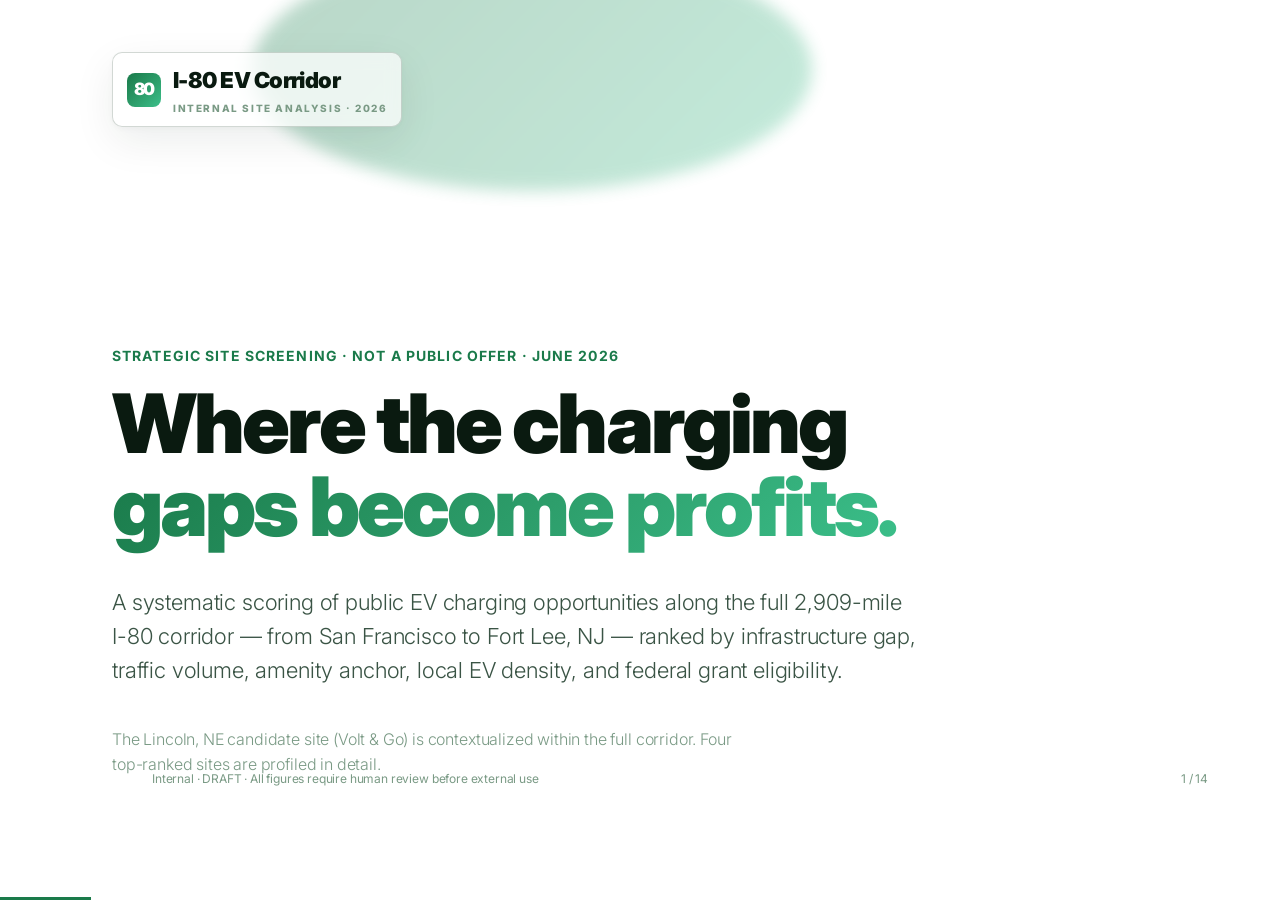
==== presentations/internal/us80-corridor/index.html @ 2fb4d075 "feat: I-80 corridor analysis deck + mobile fix + dashboard link (v0.5) - 14-slide HTML-PPT corridor " ====
<!DOCTYPE html>
<html lang="en">
<head>
<meta charset="utf-8"><meta name="viewport" content="width=device-width,initial-scale=1">
<title>I-80 Corridor · EV Charging Opportunity Analysis</title>
<link rel="stylesheet" href="../../investor/volt-go-lincoln/vendor/html-ppt/fonts.css">
<link rel="stylesheet" href="../../investor/volt-go-lincoln/vendor/html-ppt/base.css">
<link rel="stylesheet" href="../../investor/volt-go-lincoln/vendor/html-ppt/animations/animations.css">
<link rel="stylesheet" href="style.css">
</head>
<body class="tpl-pitch-deck">
<div class="deck">

  <!-- 1. Cover -->
  <section class="slide" data-title="Cover">
    <div class="cover-bg"></div>
    <div class="cover-blob"></div>
    <div class="wordmark-logo" style="position:absolute;top:52px;left:112px">
      <span class="logo-mark">80</span>
      <span class="logo-text">I-80 EV Corridor<small>internal site analysis · 2026</small></span>
    </div>
    <p class="kicker">Strategic site screening · not a public offer · June 2026</p>
    <h1 class="h1 anim-fade-up" data-anim="fade-up">Where the charging<br><span class="gradient-text">gaps become profits.</span></h1>
    <p class="lede mt-m">A systematic scoring of public EV charging opportunities along the full 2,909-mile I-80 corridor — from San Francisco to Fort Lee, NJ — ranked by infrastructure gap, traffic volume, amenity anchor, local EV density, and federal grant eligibility.</p>
    <p class="lede mt-m" style="font-size:16px;color:var(--text-3)">The Lincoln, NE candidate site (Volt &amp; Go) is contextualized within the full corridor. Four top-ranked sites are profiled in detail.</p>
    <div class="deck-footer"><span>Internal · DRAFT · All figures require human review before external use</span><span class="slide-number" data-current="1" data-total="14"></span></div>
    <div class="notes">Internal strategy deck for site selection and capital allocation. Not for investor or lender distribution without human review. Figures are planning estimates derived from public sources.</div>
  </section>

  <!-- 2. The Opportunity -->
  <section class="slide" data-title="The Opportunity">
    <span class="section-num">01</span>
    <p class="num-tag">THE MANDATE + THE GAP</p>
    <h2 class="h2 mt-s">$5 billion says build now.<br><span class="gradient-text">Most miles are still dark.</span></h2>
    <div class="data-strip mt-m">
      <div class="data-cell"><strong>2,909</strong><span>miles of I-80, the primary US east-west interstate</span></div>
      <div class="data-cell"><strong>$5B</strong><span>NEVI formula funding for EV corridor buildout, FY 2022–2026</span></div>
      <div class="data-cell"><strong>≤50 mi</strong><span>maximum station spacing required by NEVI on designated corridors</span></div>
      <div class="data-cell"><strong>11</strong><span>states I-80 traverses, each with separate NEVI allocation and RFP schedule</span></div>
    </div>
    <div class="grid g2 mt-l">
      <div class="card compact">
        <h4>NEVI forces infrastructure investment</h4>
        <p class="dim">Each state must deploy NEVI stations on Alternative Fuel Corridors — I-80 is fully designated. Stations require 4× ≥150 kW DCFC, 600 kW simultaneous capacity, 97% uptime, and location within 1 mile of an I-80 ramp. Private operators win NEVI awards by meeting these specs.</p>
        <p class="source-note">Source: FHWA NEVI final rule (2023); individual state NEVI plans.</p>
      </div>
      <div class="card compact">
        <h4>Early movers capture the best sites</h4>
        <p class="dim">NEVI awards are competitive per-state RFPs. High-traffic sites with existing amenity anchors (travel plazas, fast food, lodging) draw the most sessions and command first-mover advantage before national chains (TA, Pilot, Sheetz) lock up premium parcels. Several states are in second-round RFPs in 2026.</p>
        <p class="formula">Key thesis: the highest-scoring sites are where gap + amenity quality + grant timing all align — not just where traffic is highest.</p>
      </div>
    </div>
    <div class="notes">This slide establishes the NEVI mandate as the strategic forcing function. All market-sizing and financial figures are estimates requiring human review before external use.</div>
  </section>

  <!-- 3. Scoring Methodology -->
  <section class="slide" data-title="Methodology">
    <span class="section-num">02</span>
    <p class="num-tag">SCORING FRAMEWORK</p>
    <h2 class="h2 mt-s">Five factors.<br><span class="gradient-text">One composite score.</span></h2>
    <div class="grid g2 mt-l">
      <div>
        <div class="mini-metric">
          <span class="n">01</span>
          <span class="l"><b>Traffic density</b> — AADT on the I-80 segment near the site. Higher traffic = more potential sessions. Scored 1 (under 5k/day) to 5 (over 40k/day).</span>
        </div>
        <div class="mini-metric">
          <span class="n">02</span>
          <span class="l"><b>DCFC gap</b> — miles to the nearest open-network DC fast charger (50 kW+). Scored 1 (under 30 mi) to 5 (over 100 mi). Gaps create captive demand.</span>
        </div>
        <div class="mini-metric">
          <span class="n">03</span>
          <span class="l"><b>Local EV density</b> — resident EV registrations within a 5-mile catchment. Drives non-highway utilization and membership revenue. Scored 1–5 by county EV penetration estimates.</span>
        </div>
      </div>
      <div>
        <div class="mini-metric">
          <span class="n">04</span>
          <span class="l"><b>Amenity anchor</b> — quality of co-located services: lodging, full-service food, restrooms, retail. EV drivers dwell longer at quality stops. Scored 1 (bare highway pull-off) to 5 (full-service travel plaza).</span>
        </div>
        <div class="mini-metric">
          <span class="n">05</span>
          <span class="l"><b>Grant eligibility</b> — NEVI corridor status, IRA §30C tax credit eligibility (income census tract), and state co-funding availability. Scored 1 (ineligible) to 5 (NEVI corridor + §30C + state match).</span>
        </div>
        <div class="mini-metric" style="border-bottom:0">
          <span class="n" style="color:var(--text-1)">/25</span>
          <span class="l"><b>Maximum composite score</b> is 25. Sites scoring 17–25 are priority candidates. Sites below 13 are passed for this cycle.</span>
        </div>
      </div>
    </div>
    <p class="source-note">Scores are preliminary estimates based on publicly available traffic, EV registration, NEVI program, and amenity data. Human review required before using scores to commit capital.</p>
    <div class="notes">The scoring model is a screening tool, not a financial projection. Each factor warrants independent diligence before site commitment.</div>
  </section>

  <!-- 4. Corridor at a Glance -->
  <section class="slide" data-title="Corridor Overview">
    <span class="section-num">03</span>
    <p class="num-tag">I-80 CORRIDOR OVERVIEW</p>
    <h2 class="h2 mt-s" style="font-size:46px">State by state:<br>gaps are concentrated in the West.</h2>

    <div class="hwy-ribbon mt-m">
      <div class="hwy-seg good"><div class="seg-label">CA / NV West</div><div class="seg-val">OK</div><div class="seg-sub">Reno area covered</div></div>
      <div class="hwy-seg danger"><div class="seg-label">NV East / UT</div><div class="seg-val">GAP</div><div class="seg-sub">Battle Mtn · Wells</div></div>
      <div class="hwy-seg danger"><div class="seg-label">WY</div><div class="seg-val">CRITICAL</div><div class="seg-sub">120+ mi stretches</div></div>
      <div class="hwy-seg warning"><div class="seg-label">NE</div><div class="seg-val">PARTIAL</div><div class="seg-sub">Panhandle thin</div></div>
      <div class="hwy-seg good"><div class="seg-label">IA / IL</div><div class="seg-val">DECENT</div><div class="seg-sub">College towns strong</div></div>
      <div class="hwy-seg good"><div class="seg-label">IN / OH / PA / NJ</div><div class="seg-val">COVERED</div><div class="seg-sub">Dense metro area</div></div>
    </div>

    <div class="table-scroll">
    <table class="state-table mt-m">
      <thead>
        <tr><th>State</th><th>I-80 Length</th><th>Typical AADT</th><th>Est. Open DCFC Sites</th><th>NEVI Allocation</th><th>Gap Rating</th></tr>
      </thead>
      <tbody>
        <tr><td>California (I-80 segment)</td><td>~201 mi</td><td>60k–150k</td><td>Dense (Bay Area → Sacramento)</td><td>$384M</td><td class="gap-ok">Low</td></tr>
        <tr><td>Nevada</td><td>~411 mi</td><td>10k–25k</td><td>~8–12 sites (sparse east of Reno)</td><td>~$36M</td><td class="gap-high">HIGH</td></tr>
        <tr><td>Utah</td><td>~196 mi</td><td>15k–35k</td><td>~6 sites (improving near SLC)</td><td>~$34M</td><td class="gap-med">MEDIUM</td></tr>
        <tr><td>Wyoming</td><td>~401 mi</td><td>3k–15k</td><td>~6–8 sites (long bare stretches)</td><td>~$25M</td><td class="gap-high">CRITICAL</td></tr>
        <tr><td>Nebraska</td><td>~455 mi</td><td>8k–45k</td><td>~10–14 sites (panhandle thin)</td><td>~$30M</td><td class="gap-med">MEDIUM</td></tr>
        <tr><td>Iowa</td><td>~306 mi</td><td>20k–55k</td><td>~15–20 sites (stronger near DSM)</td><td>~$32M</td><td class="gap-ok">Low–Med</td></tr>
        <tr><td>Illinois / Indiana / Ohio / PA / NJ</td><td>~600 mi total</td><td>40k–90k</td><td>Dense metro network</td><td>Combined ~$250M</td><td class="gap-ok">Low</td></tr>
      </tbody>
    </table>
    </div>
    <p class="source-note">AADT: FHWA Traffic Monitoring System (2024 estimates). DCFC site counts: AFDC station locator + PlugShare (June 2026, open-network only). NEVI allocations: FHWA state program summaries. All figures DRAFT — human review required.</p>
    <div class="notes">The key insight: Wyoming is the most critical gap state on I-80 by any metric. Nevada east of Reno has concentrated gaps. Nebraska panhandle is thinner than the Lincoln area. Iowa and points east are increasingly covered.</div>
  </section>

  <!-- 5. The Charging Deserts -->
  <section class="slide" data-title="Charging Deserts">
    <span class="section-num">04</span>
    <p class="num-tag">THE CRITICAL GAPS</p>
    <h2 class="h2 mt-s">Five stretches where<br><span class="gradient-text">EVs run out of options.</span></h2>
    <div class="grid g2 mt-l">
      <div class="card card-hover" style="border-left:4px solid #dc2626">
        <h4 style="color:#dc2626">CRITICAL — Laramie to Rock Springs, WY</h4>
        <p class="dim">~175 miles of I-80 with minimal open-network DCFC coverage. High elevation (up to 8,640 ft at Elk Mountain) reduces EV range by 15–25% in cold months. AADT ~8,000–12,000. Closest reliable DCFC: Laramie (~2 stalls) or Rock Springs. Only Wyoming stop for trans-continental EV drivers.</p>
        <p class="formula">Gap score: 5/5 — over 100 mi with no reliable public DCFC option</p>
      </div>
      <div class="card card-hover" style="border-left:4px solid #dc2626">
        <h4 style="color:#dc2626">CRITICAL — Battle Mountain to Wells, NV</h4>
        <p class="dim">~130 miles of Nevada high desert with no confirmed open-network DCFC (as of mid-2026). Winnemucca has a Tesla Supercharger but limited Magic Dock availability. AADT ~10,000–15,000. Elevation and heat both degrade range seasonally.</p>
        <p class="formula">Gap score: 5/5 — Tesla-only coverage ≠ open-network coverage</p>
      </div>
      <div class="card card-hover" style="border-left:4px solid #d97706">
        <h4 style="color:#d97706">HIGH — Rock Springs to Evanston, WY</h4>
        <p class="dim">~100 miles along the southwestern Wyoming approach to Utah. One of the most heavily trucked I-80 sections west of Denver. AADT ~10,000–16,000. Evanston is the last Wyoming city before the Utah state line — strong captive demand position.</p>
        <p class="formula">Gap score: 4/5 — existing sites are low-power or Tesla-first</p>
      </div>
      <div class="card card-hover" style="border-left:4px solid #d97706">
        <h4 style="color:#d97706">HIGH — Ogallala to Sidney, NE (Panhandle)</h4>
        <p class="dim">~100 miles of western Nebraska with sparse DCFC coverage. Ogallala is the key service stop (Lake McConaughy tourism + I-80 crossing). I-76 junction at Big Springs adds Colorado-bound traffic. AADT ~12,000–17,000.</p>
        <p class="formula">Gap score: 3/5 — some stations exist, but none clustered at primary stop</p>
      </div>
    </div>
    <p class="source-note">Gap lengths: AFDC + PlugShare directory (June 2026); AADT: FHWA TMS state counts. All gaps assume 50 kW+ open-network DCFC only; Tesla-only sites counted separately.</p>
    <div class="notes">The CRITICAL gaps (score 5) represent immediate first-mover opportunity before NEVI-funded national operators lock up the best real estate. HIGH gaps (score 4) are the next tier.</div>
  </section>

  <!-- 6. Site Profile: Rock Springs, WY -->
  <section class="slide" data-title="Rock Springs, WY">
    <span class="section-num">05</span>
    <p class="num-tag">SITE PROFILE #1</p>
    <h2 class="h2 mt-s" style="font-size:48px">Rock Springs, WY —<br><span class="gradient-text">the highway anchor play.</span></h2>
    <div class="grid g2 mt-m" style="gap:28px">
      <div>
        <div class="site-header">
          <div class="site-badge"><div class="rank">#1</div><div class="rank-label">SCORE 18/25</div></div>
          <div>
            <p class="dim" style="margin:0;font-size:14px;line-height:1.6">Population ~23,000. I-80 Exit 99 / Dewar Dr. Nearest open DCFC: ~175 mi east (Laramie) or ~100 mi west (Evanston). Primary demand: transcontinental EV travelers, oil &amp; gas industry workers, truck stop regulars.</p>
          </div>
        </div>
        <div class="bar-list">
          <div class="bar-row"><span>Traffic (AADT)</span><div class="bar-track"><div class="bar-fill" style="width:60%"></div></div><b>3/5</b></div>
          <div class="bar-row"><span>DCFC Gap</span><div class="bar-track"><div class="bar-fill" style="width:100%"></div></div><b>5/5</b></div>
          <div class="bar-row"><span>Local EV density</span><div class="bar-track"><div class="bar-fill" style="width:40%"></div></div><b>2/5</b></div>
          <div class="bar-row"><span>Amenity anchor</span><div class="bar-track"><div class="bar-fill" style="width:60%"></div></div><b>3/5</b></div>
          <div class="bar-row"><span>Grant eligibility</span><div class="bar-track"><div class="bar-fill" style="width:100%"></div></div><b>5/5</b></div>
        </div>
      </div>
      <div>
        <div class="card compact" style="margin-bottom:14px">
          <h4>Why this site wins</h4>
          <p class="dim">Rock Springs sits at the center of Wyoming's longest I-80 gap. The city has a full travel plaza ecosystem (Holiday Inn, McDonald's, Pilot/TA). Every eastbound or westbound EV driver on I-80 faces a 100–175 mile gap from this point — making Rock Springs the only viable stop in a large radius.</p>
        </div>
        <div class="card compact card-accent">
          <h4>NEVI-ready profile</h4>
          <p class="dim">Wyoming NEVI allocates ~$25M. Rock Springs I-80 exit is on the designated AFC corridor. A 4× 150 kW DCFC installation would meet NEVI specs and qualify for 75–80% reimbursement on eligible equipment + installation costs. Wyoming DOT NEVI RFP is in Round 2 (2026).</p>
        </div>
        <p class="source-note" style="margin-top:14px">AADT: Wyoming DOT 2024 Traffic Count Summary (~8,000–12,000 at Rock Springs I-80 interchange). NEVI: WYDOT NEVI program page. Gap: AFDC locator June 2026.</p>
      </div>
    </div>
    <div class="notes">Rock Springs is a pure highway DCFC play. Low local EV density means revenue depends heavily on highway traffic capture. At 3% highway EV share (2025 EV penetration trending), 8–12k AADT generates ~24–36 potential EV sessions/day passing the site before capture rate. Assumes 15–25% of passers stop.</div>
  </section>

  <!-- 7. Site Profile: Elko, NV -->
  <section class="slide" data-title="Elko, NV">
    <span class="section-num">06</span>
    <p class="num-tag">SITE PROFILE #2</p>
    <h2 class="h2 mt-s" style="font-size:48px">Elko, NV —<br><span class="gradient-text">the Nevada anchor play.</span></h2>
    <div class="grid g2 mt-m" style="gap:28px">
      <div>
        <div class="site-header">
          <div class="site-badge"><div class="rank">#2</div><div class="rank-label">SCORE 18/25</div></div>
          <div>
            <p class="dim" style="margin:0;font-size:14px;line-height:1.6">Population ~22,000. I-80 Exit 301 / Idaho St. Nearest open DCFC: ~130 mi west (Battle Mountain) or ~60–80 mi east (Wells area). A high-amenity city by Nevada standards — strong hotel cluster, casino lodging, Pilot/TA/Love's travel plazas.</p>
          </div>
        </div>
        <div class="bar-list">
          <div class="bar-row"><span>Traffic (AADT)</span><div class="bar-track"><div class="bar-fill" style="width:60%"></div></div><b>3/5</b></div>
          <div class="bar-row"><span>DCFC Gap</span><div class="bar-track"><div class="bar-fill" style="width:80%"></div></div><b>4/5</b></div>
          <div class="bar-row"><span>Local EV density</span><div class="bar-track"><div class="bar-fill" style="width:40%"></div></div><b>2/5</b></div>
          <div class="bar-row"><span>Amenity anchor</span><div class="bar-track"><div class="bar-fill" style="width:80%"></div></div><b>4/5</b></div>
          <div class="bar-row"><span>Grant eligibility</span><div class="bar-track"><div class="bar-fill" style="width:100%"></div></div><b>5/5</b></div>
        </div>
      </div>
      <div>
        <div class="card compact" style="margin-bottom:14px">
          <h4>Why this site wins</h4>
          <p class="dim">Elko is Nevada's only major city on I-80 east of Winnemucca. It has full-service lodging (Holiday Inn Express, Best Western, casinos), fast food clusters, and established travel plaza infrastructure. EV drivers traveling Salt Lake City → Reno need exactly one reliable stop: Elko. Mining industry fleet adoption is an emerging secondary market.</p>
        </div>
        <div class="card compact card-accent">
          <h4>Nevada NEVI context</h4>
          <p class="dim">Nevada NEVI allocates ~$36M. NDOT has designated the full I-80 corridor. Elko's hotel cluster means dwell time is high — EV travelers who need 45–60 minutes to charge can eat or sleep, making L2 + DCFC mix viable even at lower local EV density.</p>
        </div>
        <p class="source-note" style="margin-top:14px">AADT: Nevada DOT traffic count (~12,000–18,000 at Elko). NEVI: NDOT Nevada EV Infrastructure Program. Amenity: Google Maps POI data, TripAdvisor hotel listings (2026).</p>
      </div>
    </div>
    <div class="notes">Elko wins on amenity quality more than raw traffic. The casino-hotel cluster enables dwell-time charging and L2 revenue that a bare highway pull-off cannot. Secondary angle: mining fleet operators (Barrick, Nevada Copper) may negotiate fleet contracts as adoption grows.</div>
  </section>

  <!-- 8. Site Profile: Lincoln, NE (Volt & Go) -->
  <section class="slide" data-title="Lincoln, NE — Volt &amp; Go">
    <span class="section-num">07</span>
    <p class="num-tag">SITE PROFILE #3 — EXISTING CANDIDATE</p>
    <h2 class="h2 mt-s" style="font-size:48px">Lincoln, NE —<br><span class="gradient-text">the mixed-model benchmark.</span></h2>
    <div class="grid g2 mt-m" style="gap:28px">
      <div>
        <div class="site-header">
          <div class="site-badge" style="background:linear-gradient(135deg,#3b5bff,#7a46ff)"><div class="rank">#3</div><div class="rank-label">SCORE 17/25</div></div>
          <div>
            <p class="dim" style="margin:0;font-size:14px;line-height:1.6">Population ~295,000. Candidate: Fallbrook / Tallgrass Pkwy (~7300 Tallgrass), 1.5 mi from I-80 Exit 401. Only 1 open-network DCFC site in all of Lincoln today. Dual demand: Class A apartment residents + I-80 highway travelers.</p>
          </div>
        </div>
        <div class="bar-list">
          <div class="bar-row"><span>Traffic (AADT)</span><div class="bar-track"><div class="bar-fill" style="width:80%"></div></div><b>4/5</b></div>
          <div class="bar-row"><span>DCFC Gap</span><div class="bar-track"><div class="bar-fill" style="width:60%"></div></div><b>3/5</b></div>
          <div class="bar-row"><span>Local EV density</span><div class="bar-track"><div class="bar-fill" style="width:60%"></div></div><b>3/5</b></div>
          <div class="bar-row"><span>Amenity anchor</span><div class="bar-track"><div class="bar-fill" style="width:80%"></div></div><b>4/5</b></div>
          <div class="bar-row"><span>Grant eligibility</span><div class="bar-track"><div class="bar-fill" style="width:60%"></div></div><b>3/5</b></div>
        </div>
      </div>
      <div>
        <div class="card compact" style="margin-bottom:14px">
          <h4>Why Lincoln is different</h4>
          <p class="dim">Lincoln is the only corridor site with meaningful local recurring demand (1,200–1,500 estimated resident EVs). The Fallbrook candidate site sits adjacent to ~1,500 Class A apartment units that have no dedicated home L2 charging. This enables a membership model that pure highway DCFC sites cannot access. I-80 AADT of 30–45k through Lincoln is the highest of any underpenetrated-DCFC site on the corridor.</p>
        </div>
        <div class="card compact card-accent">
          <h4>Full diligence underway</h4>
          <p class="dim">Active site analysis: 8×L2 + 2×DCFC mixed-use concept. Nebraska NEVI ~$30M allocated. NEVI eligibility depends on whether NDOT counts 2 DCFC as qualifying or requires 4+. Owner decision pending: local-only design vs. 4× DCFC NEVI corridor redesign.</p>
          <p class="formula">See: <em>presentations/investor/volt-go-lincoln/</em> for full investor deck and site map.</p>
        </div>
        <p class="source-note" style="margin-top:14px">Full source list in Volt &amp; Go Lincoln deck. Data from PlugShare, ChargeHub, AFDC, NDOT NEVI, Lincoln EV Readiness Plan (2026).</p>
      </div>
    </div>
    <div class="notes">Lincoln is the existing active candidate. It scores differently than the Wyoming/Nevada sites because it trades gap-score for local-demand score. The mixed model is more defensible long-term but more complex to execute. This slide links the corridor analysis back to the specific diligence underway.</div>
  </section>

  <!-- 9. Site Profile: Iowa City, IA -->
  <section class="slide" data-title="Iowa City, IA">
    <span class="section-num">08</span>
    <p class="num-tag">SITE PROFILE #4</p>
    <h2 class="h2 mt-s" style="font-size:48px">Iowa City, IA —<br><span class="gradient-text">the college-town model.</span></h2>
    <div class="grid g2 mt-m" style="gap:28px">
      <div>
        <div class="site-header">
          <div class="site-badge"><div class="rank">#4</div><div class="rank-label">SCORE 17/25</div></div>
          <div>
            <p class="dim" style="margin:0;font-size:14px;line-height:1.6">Population ~75,000 + University of Iowa (~30,000 students, ~13,000 staff). I-80 Exit 244 / US-218. AADT ~35,000–50,000 on adjacent I-80 segment. University hospitals create high-income, high-EV-density workforce catchment.</p>
          </div>
        </div>
        <div class="bar-list">
          <div class="bar-row"><span>Traffic (AADT)</span><div class="bar-track"><div class="bar-fill" style="width:80%"></div></div><b>4/5</b></div>
          <div class="bar-row"><span>DCFC Gap</span><div class="bar-track"><div class="bar-fill" style="width:40%"></div></div><b>2/5</b></div>
          <div class="bar-row"><span>Local EV density</span><div class="bar-track"><div class="bar-fill" style="width:80%"></div></div><b>4/5</b></div>
          <div class="bar-row"><span>Amenity anchor</span><div class="bar-track"><div class="bar-fill" style="width:80%"></div></div><b>4/5</b></div>
          <div class="bar-row"><span>Grant eligibility</span><div class="bar-track"><div class="bar-fill" style="width:60%"></div></div><b>3/5</b></div>
        </div>
      </div>
      <div>
        <div class="card compact" style="margin-bottom:14px">
          <h4>Why Iowa City is different</h4>
          <p class="dim">Iowa City's University of Iowa creates an unusually high local EV density for a mid-size Midwestern city. Faculty, hospital staff, and graduate students skew younger, higher-income, and more EV-likely. A charging partnership with the University or hospital system could anchor 40–80 membership accounts before a station opens. The DCFC gap is lower than Wyoming/Nevada, but local recurring demand compensates.</p>
        </div>
        <div class="card compact card-accent">
          <h4>University partnership angle</h4>
          <p class="dim">The University of Iowa has sustainability goals and a growing EV fleet. A co-located charging station near US-218 / I-80 could serve campus fleet, student parking, and I-80 travelers simultaneously. Iowa NEVI allocates ~$32M; Iowa DOT is in active NEVI site selection (2026).</p>
        </div>
        <p class="source-note" style="margin-top:14px">AADT: Iowa DOT Traffic Counts 2024. Population: US Census 2023 ACS. University enrollment: University of Iowa IR (2025). NEVI: Iowa DOT NEVI program. EV density estimate: Iowa EV registrations (IDOT / IEC data) ~3–5% estimated in university zip codes.</p>
      </div>
    </div>
    <div class="notes">Iowa City is a slower-payback, higher-floor opportunity. The DCFC gap is lower so captive demand is weaker, but local recurring demand is stronger than any Wyoming site. Best modeled as a mixed L2/DCFC station with university partnership MOU before construction.</div>
  </section>

  <!-- 10. Comparison Matrix -->
  <section class="slide" data-title="Comparison Matrix">
    <span class="section-num">09</span>
    <p class="num-tag">SCORING COMPARISON</p>
    <h2 class="h2 mt-s" style="font-size:48px">All sites ranked.<br><span class="gradient-text">Wyoming leads on gap; Iowa on demand.</span></h2>

    <div class="table-scroll">
    <table class="score-grid mt-l">
      <thead>
        <tr>
          <th style="text-align:left;min-width:160px">Site</th>
          <th>Traffic</th>
          <th>DCFC Gap</th>
          <th>EV Density</th>
          <th>Amenity</th>
          <th>Grant</th>
          <th>TOTAL</th>
        </tr>
      </thead>
      <tbody>
        <tr class="highlight">
          <td>Rock Springs, WY ★</td>
          <td><span class="score-cell s3">3</span></td>
          <td><span class="score-cell s5">5</span></td>
          <td><span class="score-cell s2">2</span></td>
          <td><span class="score-cell s3">3</span></td>
          <td><span class="score-cell s5">5</span></td>
          <td><span class="total-cell">18</span></td>
        </tr>
        <tr class="highlight">
          <td>Elko, NV ★</td>
          <td><span class="score-cell s3">3</span></td>
          <td><span class="score-cell s4">4</span></td>
          <td><span class="score-cell s2">2</span></td>
          <td><span class="score-cell s4">4</span></td>
          <td><span class="score-cell s5">5</span></td>
          <td><span class="total-cell">18</span></td>
        </tr>
        <tr class="highlight">
          <td>Lincoln, NE (Volt &amp; Go) ★</td>
          <td><span class="score-cell s4">4</span></td>
          <td><span class="score-cell s3">3</span></td>
          <td><span class="score-cell s3">3</span></td>
          <td><span class="score-cell s4">4</span></td>
          <td><span class="score-cell s3">3</span></td>
          <td><span class="total-cell">17</span></td>
        </tr>
        <tr class="highlight">
          <td>Iowa City, IA ★</td>
          <td><span class="score-cell s4">4</span></td>
          <td><span class="score-cell s2">2</span></td>
          <td><span class="score-cell s4">4</span></td>
          <td><span class="score-cell s4">4</span></td>
          <td><span class="score-cell s3">3</span></td>
          <td><span class="total-cell">17</span></td>
        </tr>
        <tr>
          <td>Evanston, WY</td>
          <td><span class="score-cell s2">2</span></td>
          <td><span class="score-cell s4">4</span></td>
          <td><span class="score-cell s2">2</span></td>
          <td><span class="score-cell s4">4</span></td>
          <td><span class="score-cell s5">5</span></td>
          <td><span class="total-cell">17</span></td>
        </tr>
        <tr>
          <td>North Platte, NE</td>
          <td><span class="score-cell s3">3</span></td>
          <td><span class="score-cell s3">3</span></td>
          <td><span class="score-cell s2">2</span></td>
          <td><span class="score-cell s3">3</span></td>
          <td><span class="score-cell s4">4</span></td>
          <td><span class="total-cell">15</span></td>
        </tr>
        <tr>
          <td>Winnemucca, NV</td>
          <td><span class="score-cell s2">2</span></td>
          <td><span class="score-cell s4">4</span></td>
          <td><span class="score-cell s1">1</span></td>
          <td><span class="score-cell s3">3</span></td>
          <td><span class="score-cell s5">5</span></td>
          <td><span class="total-cell">15</span></td>
        </tr>
        <tr>
          <td>Ogallala, NE</td>
          <td><span class="score-cell s2">2</span></td>
          <td><span class="score-cell s3">3</span></td>
          <td><span class="score-cell s1">1</span></td>
          <td><span class="score-cell s2">2</span></td>
          <td><span class="score-cell s4">4</span></td>
          <td><span class="total-cell">12</span></td>
        </tr>
      </tbody>
    </table>
    </div>
    <p class="source-note mt-m">★ Priority sites for immediate diligence. Scores are preliminary estimates — each factor requires independent verification before capital commitment. See scoring methodology (Slide 3).</p>
    <div class="notes">The matrix shows two distinct profiles: gap-play sites (Rock Springs, Elko, Evanston) depend almost entirely on highway traffic capture; demand-anchor sites (Lincoln, Iowa City) have local recurring demand that hedges highway volatility. A diversified portfolio would ideally hold one of each type.</div>
  </section>

  <!-- 11. Revenue Model by Site Type -->
  <section class="slide" data-title="Revenue Model">
    <span class="section-num">10</span>
    <p class="num-tag">REVENUE BENCHMARKS</p>
    <h2 class="h2 mt-s">Two revenue archetypes.<br><span class="gradient-text">Gap-play vs. mixed-model.</span></h2>
    <div class="grid g2 mt-l">
      <div class="card">
        <h4>Gap-Play (Highway DCFC only)</h4>
        <p class="dim" style="margin-bottom:12px">Rock Springs · Elko · Evanston model. 4–6 × 150 kW DCFC ports. No L2. Revenue is pure kWh throughput from highway travelers.</p>
        <div class="traction-bar" style="height:180px">
          <div class="bar" style="height:30%"><em>$72k</em><span>Y1</span></div>
          <div class="bar" style="height:50%"><em>$121k</em><span>Y2</span></div>
          <div class="bar" style="height:70%"><em>$169k</em><span>Y3</span></div>
          <div class="bar" style="height:85%"><em>$205k</em><span>Y4</span></div>
          <div class="bar" style="height:100%"><em>$240k</em><span>Y5</span></div>
        </div>
        <p class="dim" style="margin-top:48px;font-size:12px">Base: 4× DCFC, AADT 10k, EV share 1–3%, 10–20% capture rate, $0.49/kWh, avg 30 kWh/session. NEVI-funded capex reduces debt service pressure.</p>
      </div>
      <div class="card card-accent">
        <h4>Mixed-Model (L2 + DCFC · Lincoln template)</h4>
        <p class="dim" style="margin-bottom:12px">Lincoln · Iowa City model. 8 × L2 + 2–4 × DCFC. Membership revenue from residents anchors the base; DCFC adds the peak yield.</p>
        <div class="traction-bar" style="height:180px">
          <div class="bar" style="height:26%"><em>$63k</em><span>Y1</span></div>
          <div class="bar" style="height:40%"><em>$96k</em><span>Y2</span></div>
          <div class="bar" style="height:55%"><em>$132k</em><span>Y3</span></div>
          <div class="bar" style="height:65%"><em>$155k</em><span>Y4</span></div>
          <div class="bar" style="height:71%"><em>$171k</em><span>Y5</span></div>
        </div>
        <p class="dim" style="margin-top:48px;font-size:12px">From Volt &amp; Go Lincoln financial model. L2 $0.38/kWh; DCFC $0.49/kWh; 15–40 memberships at $29/mo by Y2. Lower peak but more stable base via membership floor.</p>
      </div>
    </div>
    <p class="source-note">Both models are planning estimates using industry benchmarks. Gap-play numbers assume NEVI-funded installation (reduces net capex). Mixed-model from <em>doc/FINANCIAL_MODEL_NOTES.md</em>. HUMAN REVIEW REQUIRED before using in lender or investor materials.</p>
    <div class="notes">The gap-play model has higher ceiling but more volatile floor — it depends entirely on highway EV adoption rates and traffic capture. The mixed model has a lower ceiling but a membership base that cushions low-traffic periods.</div>
  </section>

  <!-- 12. Capital Requirements -->
  <section class="slide" data-title="Capital Requirements">
    <span class="section-num">11</span>
    <p class="num-tag">CAPITAL OVERVIEW</p>
    <h2 class="h2 mt-s">$1M–$2M per site.<br><span class="gradient-text">NEVI can cut net capex by 75–80%.</span></h2>
    <div class="grid g3 mt-l">
      <div class="metric">
        <div class="n">$1.0M</div>
        <div class="l">Mixed-model (8 L2 + 2 DCFC) · Lincoln template gross capex</div>
      </div>
      <div class="metric">
        <div class="n">$1.5–2M</div>
        <div class="l">NEVI-compliant gap-play (4× 150 kW DCFC) · highway sites gross capex</div>
      </div>
      <div class="metric">
        <div class="n">75–80%</div>
        <div class="l">NEVI reimbursement rate on eligible DCFC equipment + installation costs</div>
      </div>
    </div>
    <div class="grid g2 mt-l">
      <div class="card compact">
        <h4>Net cost after NEVI (gap-play site)</h4>
        <p class="dim">Gross: ~$1.5–2M. NEVI-eligible equipment + install ~$800k–1.2M at 75–80% reimbursement = ~$640k–960k grant. Net owner outlay: <b>$400k–800k</b>. Site work, land, contingency, and working capital not NEVI-eligible.</p>
        <p class="formula">NEVI is reimbursement, not upfront cash — owner must have construction financing. Most NEVI awardees use SBA 7(a) or conventional construction loans with grant as backstop.</p>
      </div>
      <div class="card compact">
        <h4>IRA §30C tax credit (all sites)</h4>
        <p class="dim">30% of qualified equipment cost (up to $100,000 per charger) for charging property placed in service after 2022. Requires location in eligible census tract (low-income or rural) and prevailing-wage compliance for full 30% rate. Wyoming + rural Nebraska sites likely qualify.</p>
        <p class="formula">Stack: NEVI reimbursement + §30C credit + SBA 7(a) loan = lowest effective net capex. Do not assume stacking without tax counsel review.</p>
      </div>
    </div>
    <p class="source-note">NEVI reimbursement rates: FHWA NEVI final rule (23 CFR 680). IRA §30C: IRS Notice 2023-29, Rev. Proc. 2023-32. SBA 7(a): SBA.gov. All financing structures require legal, tax, and lender review.</p>
    <div class="notes">CRITICAL: NEVI does not fund site work, land, or contingency. The owner must have a construction facility covering full gross cost; NEVI reimburses after milestones. Do not project NEVI as certain — many state RFP awards are competitive and undersubscribed applicants lose to national operators.</div>
  </section>

  <!-- 13. Next Steps -->
  <section class="slide" data-title="Next Steps">
    <p class="num-tag">DILIGENCE ROADMAP</p>
    <div class="ask-box mt-m">
      <h2 class="h2">90-day sprint: site, utility, grant.</h2>
      <p class="lede" style="color:rgba(255,255,255,.9);max-width:64ch">The four priority sites each require independent diligence on the same three questions before any capital decision: Can we control the parcel? What does peak power cost? Is there a NEVI award available in this state's current RFP cycle?</p>
      <div class="row mt-l" style="gap:36px;flex-wrap:wrap">
        <div><div style="font-size:38px;font-weight:900">4</div><div class="dim">site-control inquiries (Rock Springs · Elko · Lincoln · Iowa City)</div></div>
        <div><div style="font-size:38px;font-weight:900">4</div><div class="dim">utility demand-charge quotes (ROCKY MTN, NV Energy, LES, MidAmerican)</div></div>
        <div><div style="font-size:38px;font-weight:900">2</div><div class="dim">active NEVI RFP windows: Wyoming (Round 2) · Iowa (Round 2) in 2026</div></div>
        <div><div style="font-size:38px;font-weight:900">1</div><div class="dim">Lincoln customer survey (30 apartment EV owners) already in plan</div></div>
      </div>
    </div>
    <div class="grid g2 mt-l">
      <div class="card compact"><h4>Prioritization logic</h4><p class="dim">Rock Springs + Elko should be pursued in parallel — same diligence template, different state grant processes. Lincoln diligence is already underway and should not be delayed. Iowa City is a Q3 2026 addition contingent on Lincoln confirming go/no-go first.</p></div>
      <div class="card compact"><h4>Human decisions required</h4><p class="dim">1. Max sites to diligence simultaneously. 2. Buy vs. lease vs. developer JV per site. 3. NEVI corridor design (4 DCFC) vs. mixed-model (2 DCFC + 8 L2). 4. Operator network (ChargePoint, EV Connect, Blink) selection. 5. Capital structure per site.</p></div>
    </div>
    <div class="notes">The roadmap is a recommendation, not a commitment. Human review required before signing any site control or LOI. NEVI RFP deadlines are time-sensitive — if Wyoming or Iowa RFPs close in 2026, the window may not reopen until 2027.</div>
  </section>

  <!-- 14. Sources -->
  <section class="slide sources-slide" data-title="Sources">
    <p class="num-tag">SOURCES &amp; REFERENCES</p>
    <h2 class="h2 mt-s" style="font-size:44px">Every number is traceable.</h2>
    <p class="dim mt-s">All traffic counts, EV registration estimates, NEVI allocations, and amenity data shown in this deck come from the public sources below. Figures are marked DRAFT and require human review before external use.</p>

    <div class="src-grid mt-m">
      <div>
        <h4>Federal EV infrastructure</h4>
        <ul>
          <li><a href="https://www.fhwa.dot.gov/environment/alternative_fuel_corridors/resources/fhwa_hep_18_070.pdf" target="_blank" rel="noopener">FHWA Alternative Fuel Corridors map</a></li>
          <li><a href="https://driveelectric.gov/nevi" target="_blank" rel="noopener">DriveElectric.gov — NEVI program overview</a></li>
          <li><a href="https://afdc.energy.gov/stations" target="_blank" rel="noopener">AFDC station locator (DOE)</a></li>
          <li><a href="https://afdc.energy.gov/laws/all" target="_blank" rel="noopener">AFDC state laws &amp; incentives</a></li>
          <li><a href="https://www.irs.gov/credits-deductions/alternative-fuel-vehicle-refueling-property-credit" target="_blank" rel="noopener">IRS · §30C Alternative Fuel Credit</a></li>
        </ul>
      </div>
      <div>
        <h4>State NEVI programs</h4>
        <ul>
          <li><a href="https://dot.nebraska.gov/projects/environment/nevi/" target="_blank" rel="noopener">Nebraska DOT NEVI program</a></li>
          <li><a href="https://www.wydot.state.wy.us/programs/nevi/" target="_blank" rel="noopener">Wyoming DOT NEVI program</a></li>
          <li><a href="https://www.nevadadot.com/doing-business/projects-programs/nevi" target="_blank" rel="noopener">Nevada DOT NEVI program</a></li>
          <li><a href="https://iowadot.gov/nevi" target="_blank" rel="noopener">Iowa DOT NEVI program</a></li>
          <li><a href="https://udot.utah.gov/connect/business/planning-environmental/environmental/alternative-fuels/" target="_blank" rel="noopener">Utah DOT alternative fuels</a></li>
        </ul>
      </div>
      <div>
        <h4>Traffic data</h4>
        <ul>
          <li><a href="https://www.fhwa.dot.gov/policyinformation/trafficmonitoring/tvt.cfm" target="_blank" rel="noopener">FHWA Traffic Volume Trends</a></li>
          <li><a href="https://www.wydot.state.wy.us/programs/planning/traffic-data/" target="_blank" rel="noopener">Wyoming DOT traffic counts</a></li>
          <li><a href="https://www.nevadadot.com/doing-business/resources/traffic-data" target="_blank" rel="noopener">Nevada DOT traffic data</a></li>
          <li><a href="https://iowadot.gov/maps/gis/data-downloads" target="_blank" rel="noopener">Iowa DOT GIS &amp; traffic counts</a></li>
          <li><a href="https://www.nebraskamap.gov/datasets/annual-average-daily-traffic-counts" target="_blank" rel="noopener">Nebraska DOT AADT viewer</a></li>
        </ul>
      </div>
      <div>
        <h4>EV market &amp; charging data</h4>
        <ul>
          <li><a href="https://www.plugshare.com" target="_blank" rel="noopener">PlugShare — live station directory</a></li>
          <li><a href="https://chargehub.com" target="_blank" rel="noopener">ChargeHub — charging network data</a></li>
          <li><a href="https://www.electrifyamerica.com/locate-charger/" target="_blank" rel="noopener">Electrify America station locator</a></li>
          <li><a href="https://www.tesla.com/findus/" target="_blank" rel="noopener">Tesla Supercharger locator</a></li>
          <li><a href="https://www.iea.org/reports/global-ev-outlook-2025" target="_blank" rel="noopener">IEA Global EV Outlook 2025</a></li>
          <li><a href="https://presentations/investor/volt-go-lincoln/index.html">Volt &amp; Go Lincoln investor deck (local)</a></li>
        </ul>
      </div>
    </div>

    <p class="dim mt-l" style="font-size:12px;color:var(--text-3)">Repository: <a href="https://github.com/yangjl/EVstation" target="_blank">github.com/yangjl/EVstation</a> · Lincoln candidate map: <a href="../../investor/volt-go-lincoln/map.html">volt-go-lincoln/map.html</a> · Analysis date: June 2026</p>
    <div class="notes">Every claim in this deck should be traceable to one of these sources. If a number is updated during diligence, update doc/MARKET_RESEARCH.md or the relevant state-specific file first, then re-render this deck.</div>
  </section>

</div>

<!-- Mobile-only on-screen nav -->
<nav class="mobile-nav" aria-label="Slide navigation">
  <button type="button" data-nav="prev" aria-label="Previous slide">&#x2039;</button>
  <span class="pageind"><span id="mob-cur">1</span> / <span id="mob-total">14</span></span>
  <button type="button" data-nav="next" aria-label="Next slide">&#x203A;</button>
</nav>

<script src="../../investor/volt-go-lincoln/vendor/html-ppt/runtime.js"></script>
<script>
(function(){
  function send(key){
    document.dispatchEvent(new KeyboardEvent('keydown',{key:key,bubbles:true}));
  }
  var sx=0,sy=0,sTarget=null;
  document.addEventListener('touchstart',function(e){
    if(e.touches.length!==1)return;
    sx=e.touches[0].clientX;sy=e.touches[0].clientY;sTarget=e.target;
  },{passive:true});
  document.addEventListener('touchend',function(e){
    if(!e.changedTouches.length||sTarget==null)return;
    var dx=e.changedTouches[0].clientX-sx,dy=e.changedTouches[0].clientY-sy;
    if(Math.abs(dx)<60)return;
    if(Math.abs(dx)<Math.abs(dy)*1.3)return;
    send(dx<0?'ArrowRight':'ArrowLeft');
  },{passive:true});
  document.querySelectorAll('.mobile-nav button[data-nav]').forEach(function(b){
    b.addEventListener('click',function(){
      send(b.getAttribute('data-nav')==='next'?'ArrowRight':'ArrowLeft');
    });
  });
  var cur=document.getElementById('mob-cur'),total=document.getElementById('mob-total');
  var counter=document.querySelector('.slide-number');
  if(counter&&total)total.textContent=counter.getAttribute('data-total')||total.textContent;
  if(counter&&cur&&'MutationObserver' in window){
    new MutationObserver(function(){
      cur.textContent=counter.getAttribute('data-current')||'1';
      if(total)total.textContent=counter.getAttribute('data-total')||total.textContent;
    }).observe(counter,{attributes:true,attributeFilter:['data-current','data-total']});
  }
})();
</script>
</body>
</html>
---- presentations/investor/volt-go-lincoln/vendor/html-ppt/fonts.css ----
/* html-ppt :: shared webfonts */
@import url('https://fonts.googleapis.com/css2?family=Inter:wght@200;300;400;500;600;700;800;900&display=swap');
@import url('https://fonts.googleapis.com/css2?family=Noto+Sans+SC:wght@200;300;400;500;600;700;900&display=swap');
@import url('https://fonts.googleapis.com/css2?family=Noto+Serif+SC:wght@300;400;600;700&display=swap');
@import url('https://fonts.googleapis.com/css2?family=JetBrains+Mono:wght@400;500;700&display=swap');
@import url('https://fonts.googleapis.com/css2?family=Playfair+Display:ital,wght@0,400;0,600;0,800;1,400&display=swap');
@import url('https://fonts.googleapis.com/css2?family=Space+Grotesk:wght@300;400;500;600;700&display=swap');
@import url('https://fonts.googleapis.com/css2?family=IBM+Plex+Mono:wght@300;400;500;700&display=swap');
@import url('https://fonts.googleapis.com/css2?family=Archivo+Black&display=swap');
---- presentations/investor/volt-go-lincoln/vendor/html-ppt/base.css ----
/* html-ppt :: base.css — reset + shared tokens + layout primitives */
/* Default tokens. Themes in assets/themes/*.css override the :root block. */
:root {
  --bg: #ffffff;
  --bg-soft: #f7f7f8;
  --surface: #ffffff;
  --surface-2: #f2f2f4;
  --border: rgba(0,0,0,.08);
  --border-strong: rgba(0,0,0,.16);
  --text-1: #111216;
  --text-2: #55596a;
  --text-3: #8a8f9e;
  --accent: #3b6cff;
  --accent-2: #7a5cff;
  --accent-3: #ff5c8a;
  --good: #1aaf6c;
  --warn: #f5a524;
  --bad:  #e0445a;
  --grad: linear-gradient(135deg,#3b6cff,#7a5cff 55%,#ff5c8a);
  --grad-soft: linear-gradient(135deg,#eef2ff,#f5ecff 55%,#ffeef5);
  --radius: 18px;
  --radius-sm: 12px;
  --radius-lg: 26px;
  --shadow: 0 10px 30px rgba(18,24,40,.08), 0 2px 6px rgba(18,24,40,.04);
  --shadow-lg: 0 24px 60px rgba(18,24,40,.14), 0 6px 16px rgba(18,24,40,.06);
  --font-sans: 'Inter','Noto Sans SC',-apple-system,BlinkMacSystemFont,Helvetica,Arial,sans-serif;
  --font-serif: 'Playfair Display','Noto Serif SC',Georgia,serif;
  --font-mono: 'JetBrains Mono','IBM Plex Mono',SFMono-Regular,Menlo,monospace;
  --font-display: var(--font-sans);
  --letter-tight: -.03em;
  --letter-normal: -.01em;
  --ease: cubic-bezier(.4,0,.2,1);
}

*,*::before,*::after{box-sizing:border-box}
html,body{margin:0;padding:0;background:var(--bg);color:var(--text-1);
  font-family:var(--font-sans);font-weight:400;line-height:1.6;
  -webkit-font-smoothing:antialiased;-moz-osx-font-smoothing:grayscale;
  letter-spacing:var(--letter-normal)}
img,svg,video{max-width:100%;display:block}
a{color:var(--accent);text-decoration:none}
a:hover{text-decoration:underline}
code,kbd,pre,samp{font-family:var(--font-mono)}

/* ================= SLIDE SYSTEM ================= */
.deck{position:relative;width:100vw;height:100vh;overflow:hidden;background:var(--bg)}
.slide{
  position:absolute;inset:0;
  display:flex;flex-direction:column;justify-content:center;
  padding:72px 96px;
  box-sizing:border-box;
  opacity:0;pointer-events:none;
  transition:opacity .5s var(--ease), transform .5s var(--ease);
  transform:translateX(30px);
  overflow:hidden;
}
.slide.is-active{opacity:1;pointer-events:auto;transform:translateX(0);z-index:2}
.slide.is-prev{transform:translateX(-30px)}

/* single-page standalone (used when a layout file is opened directly) */
body.single .slide{position:relative;width:100vw;height:100vh;opacity:1;transform:none;pointer-events:auto}

/* ================= TYPOGRAPHY ================= */
.eyebrow{font-size:13px;font-weight:500;letter-spacing:.16em;text-transform:uppercase;color:var(--text-3)}
.kicker{font-size:14px;font-weight:600;color:var(--accent);letter-spacing:.08em;text-transform:uppercase}
h1.title,.h1{font-family:var(--font-display);font-size:72px;line-height:1.05;font-weight:800;letter-spacing:var(--letter-tight);margin:0 0 18px;color:var(--text-1)}
h2.title,.h2{font-family:var(--font-display);font-size:54px;line-height:1.1;font-weight:700;letter-spacing:var(--letter-tight);margin:0 0 14px}
h3,.h3{font-size:32px;line-height:1.2;font-weight:600;letter-spacing:var(--letter-normal);margin:0 0 10px}
h4,.h4{font-size:22px;line-height:1.3;font-weight:600;margin:0 0 8px}
.lede{font-size:22px;line-height:1.55;color:var(--text-2);font-weight:300;max-width:62ch}
.dim{color:var(--text-2)}
.dim2{color:var(--text-3)}
.mono{font-family:var(--font-mono)}
.serif{font-family:var(--font-serif)}
.gradient-text{background:var(--grad);-webkit-background-clip:text;background-clip:text;-webkit-text-fill-color:transparent;color:transparent}

/* ================= LAYOUT PRIMITIVES ================= */
.stack>*+*{margin-top:14px}
.row{display:flex;gap:24px;align-items:center}
.row.wrap{flex-wrap:wrap}
.grid{display:grid;gap:24px}
.g2{grid-template-columns:repeat(2,1fr)}
.g3{grid-template-columns:repeat(3,1fr)}
.g4{grid-template-columns:repeat(4,1fr)}
.center{display:flex;align-items:center;justify-content:center;text-align:center}
.fill{flex:1}
.sp-t{padding-top:24px}.sp-b{padding-bottom:24px}
.mt-s{margin-top:8px}.mt-m{margin-top:18px}.mt-l{margin-top:32px}
.mb-s{margin-bottom:8px}.mb-m{margin-bottom:18px}.mb-l{margin-bottom:32px}

/* ================= CARDS ================= */
.card{background:var(--surface);border:1px solid var(--border);border-radius:var(--radius);
  padding:26px 28px;box-shadow:var(--shadow);position:relative;overflow:hidden}
.card-soft{background:var(--surface-2);border:1px solid var(--border)}
.card-outline{background:transparent;border:1.5px solid var(--border-strong);box-shadow:none}
.card-accent{background:var(--surface);border-top:3px solid var(--accent)}
.card-hover{transition:transform .3s var(--ease),box-shadow .3s var(--ease)}
.card-hover:hover{transform:translateY(-4px);box-shadow:var(--shadow-lg)}

.pill{display:inline-block;padding:4px 12px;border-radius:999px;font-size:12px;font-weight:500;
  background:var(--surface-2);color:var(--text-2);border:1px solid var(--border)}
.pill-accent{background:color-mix(in srgb,var(--accent) 12%,transparent);color:var(--accent);border-color:color-mix(in srgb,var(--accent) 28%,transparent)}

/* ================= BARS / DIVIDERS ================= */
.divider{height:1px;background:var(--border);width:100%}
.divider-accent{height:3px;width:72px;background:var(--accent);border-radius:2px}

/* ================= CHROME (header/footer/progress) ================= */
.deck-header{position:absolute;top:24px;left:40px;right:40px;display:flex;align-items:center;justify-content:space-between;
  font-size:12px;color:var(--text-3);letter-spacing:.12em;text-transform:uppercase;z-index:10;pointer-events:none}
.deck-footer{position:absolute;bottom:24px;left:40px;right:40px;display:flex;align-items:center;justify-content:space-between;
  font-size:12px;color:var(--text-3);z-index:10;pointer-events:none}
.slide-number::before{content:attr(data-current)}
.slide-number::after{content:" / " attr(data-total)}
.progress-bar{position:fixed;left:0;right:0;bottom:0;height:3px;background:transparent;z-index:20}
.progress-bar > span{display:block;height:100%;width:0;background:var(--accent);transition:width .3s var(--ease)}

/* ================= PRESENTER / OVERVIEW ================= */
.notes{display:none!important}
.notes-overlay{position:fixed;inset:auto 0 0 0;max-height:42vh;background:rgba(20,22,30,.95);color:#e8ebf4;
  padding:20px 32px;font-size:16px;line-height:1.6;border-top:1px solid rgba(255,255,255,.1);transform:translateY(100%);
  transition:transform .3s var(--ease);z-index:40;overflow:auto;font-family:var(--font-sans)}
.notes-overlay.open{transform:translateY(0)}
.overview{position:fixed;inset:0;background:rgba(10,12,18,.92);backdrop-filter:blur(12px);z-index:50;
  display:none;padding:40px;overflow:auto}
.overview.open{display:grid;grid-template-columns:repeat(4,1fr);gap:20px;align-content:start}
.overview .thumb{background:var(--surface);border:1px solid var(--border);border-radius:12px;
  aspect-ratio:16/9;overflow:hidden;cursor:pointer;position:relative;color:var(--text-1);padding:16px;
  font-size:11px;transition:transform .2s var(--ease)}
.overview .thumb:hover{transform:scale(1.04)}
.overview .thumb .n{position:absolute;top:8px;left:10px;font-weight:700;font-size:14px;color:var(--text-3)}
.overview .thumb .t{position:absolute;bottom:10px;left:14px;right:14px;font-weight:600;color:var(--text-1)}

/* ================= PRESENTER VIEW ================= */
/* Presenter view opens in a separate popup window (S key).
 * All presenter styles are self-contained in the popup HTML generated by runtime.js.
 * The audience window (this file) is NOT affected — it stays as normal deck view.
 * Only the .notes class below is needed to hide speaker notes from audience. */

/* ================= UTILITY ================= */
.hidden{display:none!important}
.nowrap{white-space:nowrap}
.tr{text-align:right}.tc{text-align:center}.tl{text-align:left}
.uppercase{text-transform:uppercase;letter-spacing:.12em}

/* ================= PRINT ================= */
@media print{
  .slide{position:relative;opacity:1!important;transform:none!important;page-break-after:always;height:100vh}
  .deck-header,.deck-footer,.progress-bar,.notes-overlay,.overview{display:none!important}
}
---- presentations/investor/volt-go-lincoln/vendor/html-ppt/animations/animations.css ----
/* html-ppt :: animations.css
 * Apply by adding class="anim-<name>" or data-anim="<name>".
 * Durations are deliberately snappy; tweak --anim-dur per element.
 */
:root{--anim-dur:.7s;--anim-ease:cubic-bezier(.4,0,.2,1)}

/* ---------- FADE DIRECTIONALS ---------- */
@keyframes kf-fade-up{from{opacity:0;transform:translateY(32px)}to{opacity:1;transform:none}}
@keyframes kf-fade-down{from{opacity:0;transform:translateY(-32px)}to{opacity:1;transform:none}}
@keyframes kf-fade-left{from{opacity:0;transform:translateX(-40px)}to{opacity:1;transform:none}}
@keyframes kf-fade-right{from{opacity:0;transform:translateX(40px)}to{opacity:1;transform:none}}
.anim-fade-up{animation:kf-fade-up var(--anim-dur) var(--anim-ease) both}
.anim-fade-down{animation:kf-fade-down var(--anim-dur) var(--anim-ease) both}
.anim-fade-left{animation:kf-fade-left var(--anim-dur) var(--anim-ease) both}
.anim-fade-right{animation:kf-fade-right var(--anim-dur) var(--anim-ease) both}

/* ---------- RISE / DROP / ZOOM / BLUR / GLITCH ---------- */
@keyframes kf-rise{from{opacity:0;transform:translateY(60px) scale(.97);filter:blur(6px)}to{opacity:1;transform:none;filter:none}}
@keyframes kf-drop{from{opacity:0;transform:translateY(-60px) scale(.97)}to{opacity:1;transform:none}}
@keyframes kf-zoom{0%{opacity:0;transform:scale(.6)}60%{transform:scale(1.04)}100%{opacity:1;transform:scale(1)}}
@keyframes kf-blur{from{opacity:0;filter:blur(18px)}to{opacity:1;filter:none}}
@keyframes kf-glitch{0%{opacity:0;transform:translateX(0);clip-path:inset(0 0 0 0)}
  20%{opacity:1;transform:translateX(-6px);clip-path:inset(20% 0 30% 0)}
  40%{transform:translateX(4px);clip-path:inset(50% 0 10% 0)}
  60%{transform:translateX(-3px);clip-path:inset(10% 0 60% 0)}
  80%{transform:translateX(2px);clip-path:inset(0 0 0 0)}
  100%{opacity:1;transform:none}}
.anim-rise-in{animation:kf-rise .9s var(--anim-ease) both}
.anim-drop-in{animation:kf-drop .8s var(--anim-ease) both}
.anim-zoom-pop{animation:kf-zoom .7s cubic-bezier(.22,1.3,.36,1) both}
.anim-blur-in{animation:kf-blur .8s var(--anim-ease) both}
.anim-glitch-in{animation:kf-glitch .8s steps(5,end) both}

/* ---------- TYPEWRITER ---------- */
.anim-typewriter{display:inline-block;overflow:hidden;white-space:nowrap;border-right:2px solid currentColor;
  width:0;animation:kf-type 2.4s steps(40,end) forwards, kf-caret 1s step-end infinite}
@keyframes kf-type{to{width:100%}}
@keyframes kf-caret{50%{border-color:transparent}}

/* ---------- GLOW / SHIMMER / GRADIENT-FLOW ---------- */
@keyframes kf-neon{0%,100%{text-shadow:0 0 8px var(--accent),0 0 20px var(--accent)}
  50%{text-shadow:0 0 16px var(--accent),0 0 40px var(--accent),0 0 80px var(--accent)}}
.anim-neon-glow{animation:kf-neon 2s ease-in-out infinite}

.anim-shimmer-sweep{position:relative;overflow:hidden}
.anim-shimmer-sweep::after{content:"";position:absolute;inset:0;
  background:linear-gradient(110deg,transparent 40%,rgba(255,255,255,.55) 50%,transparent 60%);
  transform:translateX(-100%);animation:kf-shimmer 2.4s var(--anim-ease) infinite}
@keyframes kf-shimmer{to{transform:translateX(100%)}}

.anim-gradient-flow{background:linear-gradient(90deg,var(--accent),var(--accent-2,var(--accent)),var(--accent-3,var(--accent)),var(--accent));
  background-size:300% 100%;-webkit-background-clip:text;background-clip:text;color:transparent;-webkit-text-fill-color:transparent;
  animation:kf-gradflow 4s linear infinite}
@keyframes kf-gradflow{to{background-position:300% 0}}

/* ---------- STAGGER LIST ---------- */
.anim-stagger-list > *{opacity:0;animation:kf-rise .65s var(--anim-ease) both}
.anim-stagger-list > *:nth-child(1){animation-delay:.05s}
.anim-stagger-list > *:nth-child(2){animation-delay:.15s}
.anim-stagger-list > *:nth-child(3){animation-delay:.25s}
.anim-stagger-list > *:nth-child(4){animation-delay:.35s}
.anim-stagger-list > *:nth-child(5){animation-delay:.45s}
.anim-stagger-list > *:nth-child(6){animation-delay:.55s}
.anim-stagger-list > *:nth-child(7){animation-delay:.65s}
.anim-stagger-list > *:nth-child(8){animation-delay:.75s}
.anim-stagger-list > *:nth-child(n+9){animation-delay:.85s}

/* ---------- COUNTER-UP (JS-driven, marker class only) ---------- */
.counter{font-variant-numeric:tabular-nums}

/* ---------- SVG PATH DRAW ---------- */
.anim-path-draw path,.anim-path-draw line,.anim-path-draw polyline,.anim-path-draw circle,.anim-path-draw rect{
  stroke-dasharray:1000;stroke-dashoffset:1000;animation:kf-draw 2s var(--anim-ease) forwards}
@keyframes kf-draw{to{stroke-dashoffset:0}}

/* ---------- PARALLAX TILT (hover) ---------- */
.anim-parallax-tilt{transform-style:preserve-3d;transition:transform .4s var(--anim-ease)}
.anim-parallax-tilt:hover{transform:perspective(900px) rotateX(6deg) rotateY(-8deg) translateZ(10px)}

/* ---------- CARD FLIP 3D ---------- */
@keyframes kf-flip{from{transform:perspective(1200px) rotateY(-90deg);opacity:0}
  to{transform:perspective(1200px) rotateY(0);opacity:1}}
.anim-card-flip-3d{animation:kf-flip .9s var(--anim-ease) both;transform-style:preserve-3d;backface-visibility:hidden}

/* ---------- CUBE ROTATE 3D ---------- */
@keyframes kf-cube{from{transform:perspective(1200px) rotateX(20deg) rotateY(-90deg) translateZ(-200px);opacity:0}
  to{transform:perspective(1200px) rotateX(0) rotateY(0) translateZ(0);opacity:1}}
.anim-cube-rotate-3d{animation:kf-cube 1s var(--anim-ease) both}

/* ---------- PAGE TURN 3D ---------- */
@keyframes kf-pageturn{from{transform:perspective(1600px) rotateY(-85deg);transform-origin:left center;opacity:0}
  to{transform:perspective(1600px) rotateY(0);opacity:1}}
.anim-page-turn-3d{animation:kf-pageturn 1s var(--anim-ease) both;transform-origin:left center}

/* ---------- PERSPECTIVE ZOOM ---------- */
@keyframes kf-pzoom{from{opacity:0;transform:perspective(1400px) translateZ(-400px) rotateX(12deg)}
  to{opacity:1;transform:none}}
.anim-perspective-zoom{animation:kf-pzoom 1s var(--anim-ease) both}

/* ---------- MARQUEE SCROLL ---------- */
.anim-marquee-scroll{display:flex;gap:48px;white-space:nowrap;animation:kf-marquee 20s linear infinite}
@keyframes kf-marquee{from{transform:translateX(0)}to{transform:translateX(-50%)}}

/* ---------- KEN BURNS ---------- */
@keyframes kf-kenburns{0%{transform:scale(1) translate(0,0)}100%{transform:scale(1.15) translate(-2%,-1%)}}
.anim-kenburns{animation:kf-kenburns 14s ease-in-out infinite alternate}

/* ---------- CONFETTI BURST (pseudo — pure CSS sparkles) ---------- */
.anim-confetti-burst{position:relative}
.anim-confetti-burst::before,.anim-confetti-burst::after{
  content:"";position:absolute;top:50%;left:50%;width:8px;height:8px;border-radius:50%;
  background:var(--accent);box-shadow:
    20px -30px 0 var(--accent-2,var(--accent)),-25px -20px 0 var(--accent-3,var(--accent)),
    30px 20px 0 var(--good,#1aaf6c),-30px 25px 0 var(--warn,#f5a524),
    40px -10px 0 var(--bad,#e0445a),-45px 0 0 var(--accent),
    10px 40px 0 var(--accent-2,var(--accent)),-15px -40px 0 var(--accent-3,var(--accent));
  opacity:0;animation:kf-confetti 1.2s var(--anim-ease) forwards}
.anim-confetti-burst::after{animation-delay:.15s;transform:rotate(45deg)}
@keyframes kf-confetti{0%{opacity:0;transform:scale(.2)}30%{opacity:1}100%{opacity:0;transform:scale(2.2)}}

/* ---------- SPOTLIGHT ---------- */
@keyframes kf-spot{0%{clip-path:circle(0% at 50% 50%)}100%{clip-path:circle(140% at 50% 50%)}}
.anim-spotlight{animation:kf-spot 1.1s var(--anim-ease) both}

/* ---------- MORPH SHAPE (SVG) ---------- */
.anim-morph-shape path{animation:kf-morph 6s ease-in-out infinite alternate}
@keyframes kf-morph{0%{d:path("M60,120 Q120,20 180,120 T300,120")}
  100%{d:path("M60,120 Q120,220 180,120 T300,120")}}

/* ---------- RIPPLE REVEAL ---------- */
@keyframes kf-ripple{0%{clip-path:circle(0% at 20% 80%);opacity:.4}
  100%{clip-path:circle(160% at 20% 80%);opacity:1}}
.anim-ripple-reveal{animation:kf-ripple 1.2s var(--anim-ease) both}

/* reduced motion */
@media (prefers-reduced-motion: reduce){
  [class*="anim-"]{animation:none!important;transition:none!important}
}
---- presentations/internal/us80-corridor/style.css ----
/* US-80 Corridor EV Opportunity — pitch-deck theme (green highway variant) */
.tpl-pitch-deck{
  --bg:#ffffff;--bg-soft:#f5f8f6;--surface:#ffffff;--surface-2:#f0f5f2;
  --border:rgba(10,40,20,.08);--border-strong:rgba(10,40,20,.18);
  --text-1:#0a1a10;--text-2:#3a5445;--text-3:#7a9a85;
  --accent:#1a7a4a;--accent-2:#2d9e6b;--accent-3:#0d5c38;
  --grad:linear-gradient(135deg,#1a7a4a 0%,#2d9e6b 55%,#3bbf8a 100%);
  --grad-soft:linear-gradient(135deg,#eef8f2,#e8f5ee 55%,#e0f5ea);
  --radius:20px;--radius-lg:28px;
  --shadow:0 14px 40px rgba(10,40,20,.08),0 2px 8px rgba(10,40,20,.04);
  font-family:'Inter','Noto Sans SC',sans-serif;
}
.tpl-pitch-deck .slide{padding:88px 112px}
.tpl-pitch-deck .kicker{color:var(--accent);font-weight:700}
.tpl-pitch-deck .h1{font-size:82px;line-height:1.02;font-weight:900;letter-spacing:-.035em}
.tpl-pitch-deck .h2{font-size:58px;font-weight:800;letter-spacing:-.03em}
.tpl-pitch-deck .mega{font-size:160px;font-weight:900;line-height:.95;letter-spacing:-.05em;background:var(--grad);-webkit-background-clip:text;background-clip:text;color:transparent}
.tpl-pitch-deck .mega-sub{font-size:26px;color:var(--text-2);margin-top:18px}
.tpl-pitch-deck .cover-bg{position:absolute;inset:0;background:var(--grad-soft);z-index:-1}
.tpl-pitch-deck .cover-blob{position:absolute;right:-140px;top:-140px;width:560px;height:560px;border-radius:50%;background:var(--grad);filter:blur(8px);opacity:.30;z-index:-1}
.tpl-pitch-deck .brand-dot{display:inline-block;width:14px;height:14px;border-radius:50%;background:var(--grad);margin-right:10px;vertical-align:middle}
.tpl-pitch-deck .brand{font-weight:800;font-size:22px;letter-spacing:-.02em}
.tpl-pitch-deck .wordmark-logo{display:inline-flex;align-items:center;gap:12px;padding:10px 14px;border:1px solid var(--border-strong);border-radius:10px;background:rgba(255,255,255,.72);box-shadow:var(--shadow);backdrop-filter:blur(8px)}
.tpl-pitch-deck .logo-mark{width:34px;height:34px;border-radius:8px;background:var(--grad);display:grid;place-items:center;color:#fff;font-size:17px;font-weight:900;letter-spacing:-.06em}
.tpl-pitch-deck .logo-text{font-size:22px;font-weight:900;letter-spacing:-.025em;color:var(--text-1)}
.tpl-pitch-deck .logo-text small{display:block;font-size:10px;font-weight:800;letter-spacing:.16em;color:var(--text-3);text-transform:uppercase;margin-top:2px}
.tpl-pitch-deck .card{border-radius:var(--radius)}
.tpl-pitch-deck .card.compact{padding:20px}
.tpl-pitch-deck .card.compact h4{margin-bottom:8px}
.tpl-pitch-deck .num-tag{font-family:'Inter',sans-serif;font-size:14px;font-weight:700;color:var(--accent);letter-spacing:.12em}
.tpl-pitch-deck .metric{display:flex;flex-direction:column;gap:6px}
.tpl-pitch-deck .metric .n{font-size:72px;font-weight:900;letter-spacing:-.035em;background:var(--grad);-webkit-background-clip:text;background-clip:text;color:transparent;line-height:1}
.tpl-pitch-deck .metric .l{color:var(--text-2);font-size:16px}
.tpl-pitch-deck .mini-metric{display:grid;grid-template-columns:auto 1fr;gap:8px 12px;align-items:baseline;padding:12px 0;border-bottom:1px solid var(--border)}
.tpl-pitch-deck .mini-metric:last-child{border-bottom:0}
.tpl-pitch-deck .mini-metric .n{font-size:30px;font-weight:900;line-height:1;color:var(--accent)}
.tpl-pitch-deck .mini-metric .l{font-size:13px;color:var(--text-2);line-height:1.35}
.tpl-pitch-deck .source-note{font-size:11px;color:var(--text-3);line-height:1.35;margin-top:14px}
.tpl-pitch-deck .source-note a{color:var(--accent);text-decoration:none;border-bottom:1px solid rgba(26,122,74,.3)}
.tpl-pitch-deck .formula{font-family:'Inter',sans-serif;font-size:12px;color:var(--text-3);background:var(--surface-2);border:1px solid var(--border);border-radius:8px;padding:8px 10px;line-height:1.35}
.tpl-pitch-deck .data-strip{display:grid;grid-template-columns:repeat(4,1fr);gap:12px}
.tpl-pitch-deck .data-strip .data-cell{background:#fff;border:1px solid var(--border);border-radius:10px;padding:14px 14px 12px;box-shadow:0 4px 12px rgba(10,40,20,.04)}
.tpl-pitch-deck .data-strip .data-cell strong{display:block;font-size:28px;line-height:1;font-weight:900;color:var(--accent)}
.tpl-pitch-deck .data-strip .data-cell span{display:block;color:var(--text-2);font-size:12px;line-height:1.3;margin-top:6px}
.tpl-pitch-deck .funnel{display:grid;grid-template-columns:1.25fr 1fr .8fr;gap:10px;align-items:end;margin-top:22px}
.tpl-pitch-deck .funnel .step{background:var(--grad-soft);border:1px solid var(--border);border-radius:10px;padding:16px;min-height:112px}
.tpl-pitch-deck .funnel .step:nth-child(2){min-height:92px}
.tpl-pitch-deck .funnel .step:nth-child(3){min-height:72px;background:#fff}
.tpl-pitch-deck .funnel strong{display:block;font-size:28px;font-weight:900;color:var(--accent)}
.tpl-pitch-deck .funnel span{display:block;font-size:12px;color:var(--text-2);line-height:1.35;margin-top:6px}
.tpl-pitch-deck .bar-list{display:flex;flex-direction:column;gap:10px;margin-top:18px}
.tpl-pitch-deck .bar-row{display:grid;grid-template-columns:160px 1fr 70px;gap:12px;align-items:center;font-size:13px;color:var(--text-2)}
.tpl-pitch-deck .bar-track{height:12px;background:var(--surface-2);border-radius:999px;overflow:hidden}
.tpl-pitch-deck .bar-fill{height:100%;background:var(--grad);border-radius:999px}
.tpl-pitch-deck .bar-fill.amber{background:linear-gradient(90deg,#d97706,#f59e0b)}
.tpl-pitch-deck .bar-fill.red{background:linear-gradient(90deg,#dc2626,#ef4444)}
.tpl-pitch-deck .team-card{text-align:center;padding:32px 20px}
.tpl-pitch-deck .avatar{width:96px;height:96px;border-radius:50%;margin:0 auto 14px;background:var(--grad);display:flex;align-items:center;justify-content:center;color:#fff;font-weight:800;font-size:32px}
.tpl-pitch-deck .ask-box{background:var(--grad);color:#fff;padding:56px 64px;border-radius:var(--radius-lg);box-shadow:0 30px 70px rgba(26,122,74,.35)}
.tpl-pitch-deck .ask-box .h2{color:#fff}
.tpl-pitch-deck .ask-box .dim{color:rgba(255,255,255,.85)}
.tpl-pitch-deck .traction-bar{display:flex;align-items:flex-end;gap:14px;height:240px;margin-top:24px}
.tpl-pitch-deck .traction-bar .bar{flex:1;background:var(--grad);border-radius:8px 8px 0 0;position:relative;min-height:20px}
.tpl-pitch-deck .traction-bar .bar span{position:absolute;bottom:-28px;left:0;right:0;text-align:center;font-size:13px;color:var(--text-3)}
.tpl-pitch-deck .traction-bar .bar em{position:absolute;top:-28px;left:0;right:0;text-align:center;font-size:14px;font-weight:700;font-style:normal;color:var(--text-1)}
.tpl-pitch-deck .section-num{font-size:220px;font-weight:900;line-height:.9;color:var(--surface-2);position:absolute;right:72px;bottom:40px;z-index:0;letter-spacing:-.05em}
.tpl-pitch-deck .slide > *{position:relative;z-index:1}
.tpl-pitch-deck .deck-footer{color:var(--text-3)}

/* Score badge */
.score-badge{display:inline-flex;align-items:center;justify-content:center;width:56px;height:56px;border-radius:50%;font-size:22px;font-weight:900;color:#fff}
.score-high{background:linear-gradient(135deg,#1a7a4a,#2d9e6b)}
.score-med{background:linear-gradient(135deg,#d97706,#f59e0b)}
.score-low{background:linear-gradient(135deg,#9ca3af,#6b7280)}

/* State table */
.state-table{width:100%;border-collapse:collapse;font-size:13px;color:var(--text-2)}
.state-table th{text-align:left;padding:8px 10px;color:var(--text-3);font-size:11px;letter-spacing:.1em;text-transform:uppercase;border-bottom:2px solid var(--border)}
.state-table td{padding:9px 10px;border-bottom:1px solid var(--border)}
.state-table tr:last-child td{border-bottom:0}
.state-table .gap-high{color:#dc2626;font-weight:700}
.state-table .gap-med{color:#d97706;font-weight:700}
.state-table .gap-ok{color:#1a7a4a;font-weight:700}

/* Highway ribbon */
.hwy-ribbon{display:flex;align-items:stretch;border-radius:12px;overflow:hidden;border:1px solid var(--border);margin-top:18px}
.hwy-seg{flex:1;padding:16px 14px;background:#fff;border-right:1px solid var(--border);text-align:center}
.hwy-seg:last-child{border-right:0}
.hwy-seg .seg-label{font-size:11px;font-weight:700;letter-spacing:.1em;text-transform:uppercase;color:var(--text-3)}
.hwy-seg .seg-val{font-size:20px;font-weight:900;color:var(--accent);margin:4px 0 2px}
.hwy-seg .seg-sub{font-size:11px;color:var(--text-3)}
.hwy-seg.danger{background:#fef2f2}
.hwy-seg.danger .seg-val{color:#dc2626}
.hwy-seg.warning{background:#fffbeb}
.hwy-seg.warning .seg-val{color:#d97706}
.hwy-seg.good{background:#f0fdf4}
.hwy-seg.good .seg-val{color:#1a7a4a}

/* Site profile header */
.site-header{display:flex;align-items:flex-start;gap:24px;margin-bottom:24px}
.site-badge{min-width:80px;height:80px;border-radius:16px;background:var(--grad);display:flex;flex-direction:column;align-items:center;justify-content:center;color:#fff;font-weight:900;font-size:13px;letter-spacing:.08em;text-align:center;padding:8px}
.site-badge .rank{font-size:32px;line-height:1}
.site-badge .rank-label{font-size:9px;opacity:.85;margin-top:2px}

/* Score grid for comparison table */
.score-grid{width:100%;border-collapse:collapse;font-size:12px;margin-top:18px}
.score-grid th{text-align:center;padding:7px 8px;color:var(--text-3);font-size:10px;letter-spacing:.1em;text-transform:uppercase;border-bottom:2px solid var(--border)}
.score-grid th:first-child{text-align:left}
.score-grid td{padding:8px;text-align:center;border-bottom:1px solid var(--border)}
.score-grid td:first-child{text-align:left;font-weight:600;color:var(--text-1)}
.score-grid .score-cell{display:inline-flex;align-items:center;justify-content:center;width:28px;height:28px;border-radius:6px;font-weight:700;font-size:13px}
.score-grid .s5{background:#dcfce7;color:#166534}
.score-grid .s4{background:#d1fae5;color:#065f46}
.score-grid .s3{background:#fef9c3;color:#854d0e}
.score-grid .s2{background:#fee2e2;color:#991b1b}
.score-grid .s1{background:#f3f4f6;color:#6b7280}
.score-grid .total-cell{font-size:15px;font-weight:900;color:var(--accent)}
.score-grid tr.highlight{background:var(--grad-soft)}

/* corridor visual */
.corridor-bar{position:relative;height:48px;background:linear-gradient(90deg,#e8f5ee,#c6e6d0,#8ccfa8,#4db87a,#1a7a4a,#4db87a,#8ccfa8,#c6e6d0,#e8f5ee);border-radius:8px;margin:18px 0;overflow:visible}
.corridor-bar .gap-marker{position:absolute;top:0;bottom:0;background:rgba(220,38,38,.25);border-left:2px solid #dc2626;border-right:2px solid #dc2626}
.corridor-bar .city-pin{position:absolute;top:-22px;transform:translateX(-50%);font-size:10px;font-weight:700;color:var(--text-3);white-space:nowrap}
.corridor-bar .city-dot{position:absolute;bottom:-6px;transform:translateX(-50%);width:10px;height:10px;border-radius:50%;background:#1a7a4a;border:2px solid #fff;box-shadow:0 2px 6px rgba(10,40,20,.3)}

/* Mobile overrides */
@media (max-width: 820px){
  /* Critical: !important beats base.css overflow:hidden so the slide can scroll */
  .tpl-pitch-deck .deck{height:100dvh}
  .tpl-pitch-deck .slide{
    padding:52px 16px 96px;
    overflow-x:hidden !important;
    overflow-y:auto !important;
    -webkit-overflow-scrolling:touch;
    justify-content:flex-start;
  }
  /* Watermark just eats space on mobile — hide it */
  .tpl-pitch-deck .section-num{display:none !important}

  /* Typography */
  .tpl-pitch-deck .h1{font-size:28px;line-height:1.1}
  .tpl-pitch-deck .h2{font-size:22px;line-height:1.18}
  .tpl-pitch-deck .h2 br,.tpl-pitch-deck .h1 br{display:none}
  .tpl-pitch-deck .lede{font-size:14px;line-height:1.5}
  .tpl-pitch-deck .kicker,.tpl-pitch-deck .num-tag{font-size:11px;letter-spacing:.06em}

  /* Cover chrome */
  .tpl-pitch-deck .wordmark-logo{position:static !important;top:auto !important;left:auto !important;margin-bottom:14px}
  .tpl-pitch-deck .cover-blob{width:200px;height:200px;right:-80px;top:-80px}
  .tpl-pitch-deck .deck-footer{position:static;margin-top:18px;flex-direction:column;align-items:flex-start;gap:4px;padding:0;font-size:10px}

  /* Grids */
  .tpl-pitch-deck .grid.g2,.tpl-pitch-deck .grid.g3,.tpl-pitch-deck .grid.g4{grid-template-columns:1fr;gap:10px}
  .tpl-pitch-deck .row{flex-wrap:wrap;gap:8px}

  /* Cards */
  .tpl-pitch-deck .card{padding:14px}
  .tpl-pitch-deck .card.compact{padding:12px}
  .tpl-pitch-deck .card h4{font-size:14px;margin-bottom:5px}
  .tpl-pitch-deck .card .dim{font-size:13px;line-height:1.45}

  /* Data strip: 2-col */
  .tpl-pitch-deck .data-strip{grid-template-columns:repeat(2,1fr);gap:7px;margin-top:12px}
  .tpl-pitch-deck .data-strip .data-cell{padding:10px 8px}
  .tpl-pitch-deck .data-strip .data-cell strong{font-size:20px}
  .tpl-pitch-deck .data-strip .data-cell span{font-size:10px}

  /* Metrics */
  .tpl-pitch-deck .metric .n{font-size:38px}
  .tpl-pitch-deck .metric .l{font-size:12px}

  /* Mini-metric (Methodology slide) */
  .tpl-pitch-deck .mini-metric{padding:7px 0;gap:5px 8px}
  .tpl-pitch-deck .mini-metric .n{font-size:18px}
  .tpl-pitch-deck .mini-metric .l{font-size:12px}

  /* Bar rows */
  .tpl-pitch-deck .bar-list{margin-top:12px;gap:7px}
  .tpl-pitch-deck .bar-row{grid-template-columns:1fr auto;grid-template-areas:"label value" "bar bar";gap:3px 10px;font-size:11px}
  .tpl-pitch-deck .bar-row>:first-child{grid-area:label}
  .tpl-pitch-deck .bar-row>:nth-child(2){grid-area:bar}
  .tpl-pitch-deck .bar-row>:nth-child(3){grid-area:value;text-align:right}

  /* Site header (profile slides): stack vertically */
  .site-header{flex-direction:column;gap:10px;margin-bottom:12px}
  .site-badge{min-width:52px;height:52px;border-radius:10px}
  .site-badge .rank{font-size:22px}
  .site-badge .rank-label{font-size:8px}

  /* Hwy ribbon: 2-col grid instead of 6 stacked items */
  .tpl-pitch-deck .hwy-ribbon{display:grid;grid-template-columns:repeat(2,1fr);margin-top:12px}
  .tpl-pitch-deck .hwy-seg{border-right:1px solid var(--border);border-bottom:1px solid var(--border);padding:9px 8px}
  .tpl-pitch-deck .hwy-seg:nth-child(even){border-right:0}
  .tpl-pitch-deck .hwy-seg .seg-label{font-size:9px}
  .tpl-pitch-deck .hwy-seg .seg-val{font-size:14px;margin:2px 0 1px}
  .tpl-pitch-deck .hwy-seg .seg-sub{font-size:9px}

  /* Tables: horizontal scroll wrapper */
  .table-scroll{
    overflow-x:auto;
    -webkit-overflow-scrolling:touch;
    margin:10px -16px 0;
    padding:0 16px 6px;
  }
  /* State table: fixed min-width so columns stay readable */
  .state-table{font-size:10px;min-width:520px;white-space:nowrap}
  .state-table th,.state-table td{padding:5px 7px}
  /* Score grid: fixed min-width for 7-col layout */
  .score-grid{font-size:10px;min-width:400px}
  .score-grid th,.score-grid td{padding:5px 5px}
  .score-cell{width:20px;height:20px;font-size:10px;border-radius:4px}
  .total-cell{font-size:13px}

  /* Funnel */
  .tpl-pitch-deck .funnel{grid-template-columns:1fr;gap:8px}
  .tpl-pitch-deck .funnel .step,.tpl-pitch-deck .funnel .step:nth-child(2),.tpl-pitch-deck .funnel .step:nth-child(3){min-height:0;padding:12px}
  .tpl-pitch-deck .funnel strong{font-size:22px}

  /* Traction bar */
  .tpl-pitch-deck .traction-bar{height:130px;gap:6px;margin-top:22px;margin-bottom:28px}
  .tpl-pitch-deck .traction-bar .bar em{font-size:10px;top:-20px}
  .tpl-pitch-deck .traction-bar .bar span{font-size:10px;bottom:-20px}

  /* Ask box */
  .tpl-pitch-deck .ask-box{padding:20px 16px;border-radius:14px}
  .tpl-pitch-deck .ask-box .h2{font-size:19px !important}
  .tpl-pitch-deck .ask-box .lede{font-size:13px !important}
  .tpl-pitch-deck .ask-box .row{display:grid !important;grid-template-columns:repeat(2,1fr);gap:12px !important}
  .tpl-pitch-deck .ask-box .row>div>div:first-child{font-size:24px !important}
  .tpl-pitch-deck .ask-box .row>div>.dim{font-size:11px}

  /* Source notes and formulas */
  .tpl-pitch-deck .source-note{font-size:10px}
  .tpl-pitch-deck .formula{font-size:10px;padding:6px 8px}

  /* Pills */
  .tpl-pitch-deck .pill{font-size:10px;padding:3px 7px}

  /* Spacing tighten */
  .tpl-pitch-deck .mt-l{margin-top:16px}
  .tpl-pitch-deck .mt-m{margin-top:10px}
  .tpl-pitch-deck .mt-s{margin-top:6px}

  /* Score badge */
  .score-badge{width:44px;height:44px;font-size:18px}
}

.mobile-nav{position:fixed;left:0;right:0;bottom:0;z-index:30;display:none;justify-content:space-between;padding:10px 14px env(safe-area-inset-bottom) 14px;background:linear-gradient(to top,rgba(255,255,255,.92),rgba(255,255,255,0));pointer-events:none}
.mobile-nav button{pointer-events:auto;background:rgba(10,26,16,.86);color:#fff;border:0;width:44px;height:44px;border-radius:50%;font-size:20px;font-weight:700;line-height:1;box-shadow:0 8px 24px rgba(10,40,20,.25);display:flex;align-items:center;justify-content:center;cursor:pointer}
.mobile-nav button:active{transform:scale(.94)}
.mobile-nav .pageind{pointer-events:none;align-self:center;background:rgba(10,26,16,.86);color:#fff;padding:6px 12px;border-radius:999px;font-size:12px;font-weight:700;letter-spacing:.06em;box-shadow:0 8px 24px rgba(10,40,20,.25)}
@media (max-width:820px){.mobile-nav{display:flex}}

/* Sources slide */
.tpl-pitch-deck .slide.sources-slide a{color:var(--accent);text-decoration:none;border-bottom:1px solid rgba(26,122,74,.4);word-break:break-all}
.tpl-pitch-deck .slide.sources-slide a:hover{opacity:.75}
.tpl-pitch-deck .slide.sources-slide .src-grid{display:grid;grid-template-columns:1fr 1fr;gap:14px 36px;margin-top:24px;font-size:13px;line-height:1.45;color:var(--text-2)}
.tpl-pitch-deck .slide.sources-slide .src-grid h4{margin:0 0 6px;font-size:12px;letter-spacing:.12em;color:var(--accent);text-transform:uppercase}
.tpl-pitch-deck .slide.sources-slide .src-grid ul{margin:0;padding:0;list-style:none}
.tpl-pitch-deck .slide.sources-slide .src-grid li{margin:0 0 6px;padding-left:14px;position:relative}
.tpl-pitch-deck .slide.sources-slide .src-grid li::before{content:"›";position:absolute;left:0;color:var(--text-3)}
@media (max-width:820px){
  .tpl-pitch-deck .slide.sources-slide .src-grid{grid-template-columns:1fr;gap:18px}
  .tpl-pitch-deck .slide.sources-slide .h2{font-size:22px !important}
}
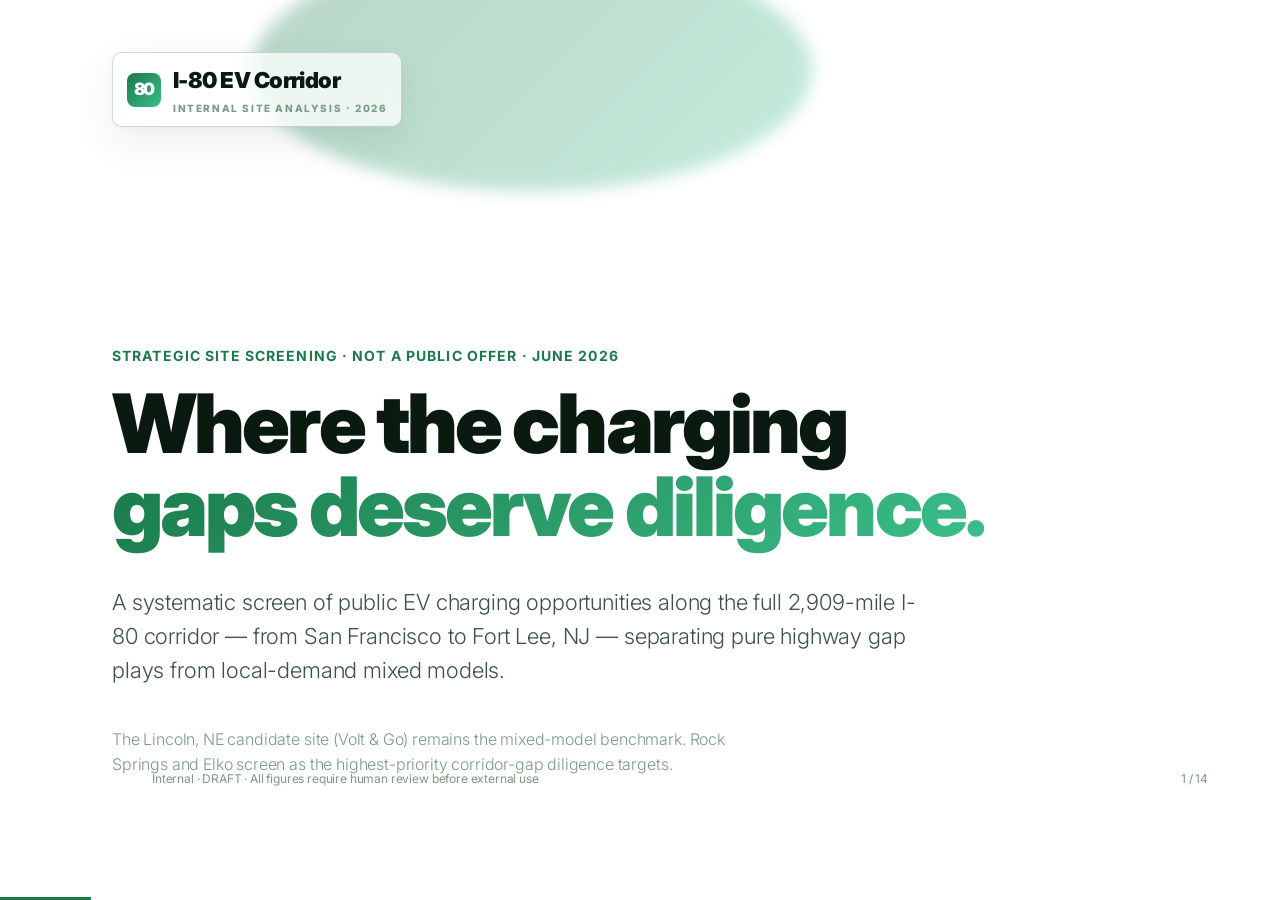
==== commit eaaef8d2: "Revise I-80 corridor analysis" ====
--- a/presentations/internal/us80-corridor/index.html
+++ b/presentations/internal/us80-corridor/index.html
@@ -20,9 +20,9 @@
       <span class="logo-text">I-80 EV Corridor<small>internal site analysis · 2026</small></span>
     </div>
     <p class="kicker">Strategic site screening · not a public offer · June 2026</p>
-    <h1 class="h1 anim-fade-up" data-anim="fade-up">Where the charging<br><span class="gradient-text">gaps become profits.</span></h1>
-    <p class="lede mt-m">A systematic scoring of public EV charging opportunities along the full 2,909-mile I-80 corridor — from San Francisco to Fort Lee, NJ — ranked by infrastructure gap, traffic volume, amenity anchor, local EV density, and federal grant eligibility.</p>
-    <p class="lede mt-m" style="font-size:16px;color:var(--text-3)">The Lincoln, NE candidate site (Volt &amp; Go) is contextualized within the full corridor. Four top-ranked sites are profiled in detail.</p>
+    <h1 class="h1 anim-fade-up" data-anim="fade-up">Where the charging<br><span class="gradient-text">gaps deserve diligence.</span></h1>
+    <p class="lede mt-m">A systematic screen of public EV charging opportunities along the full 2,909-mile I-80 corridor — from San Francisco to Fort Lee, NJ — separating pure highway gap plays from local-demand mixed models.</p>
+    <p class="lede mt-m" style="font-size:16px;color:var(--text-3)">The Lincoln, NE candidate site (Volt &amp; Go) remains the mixed-model benchmark. Rock Springs and Elko screen as the highest-priority corridor-gap diligence targets.</p>
     <div class="deck-footer"><span>Internal · DRAFT · All figures require human review before external use</span><span class="slide-number" data-current="1" data-total="14"></span></div>
     <div class="notes">Internal strategy deck for site selection and capital allocation. Not for investor or lender distribution without human review. Figures are planning estimates derived from public sources.</div>
   </section>
@@ -31,7 +31,7 @@
   <section class="slide" data-title="The Opportunity">
     <span class="section-num">01</span>
     <p class="num-tag">THE MANDATE + THE GAP</p>
-    <h2 class="h2 mt-s">$5 billion says build now.<br><span class="gradient-text">Most miles are still dark.</span></h2>
+    <h2 class="h2 mt-s">NEVI sets the build spec.<br><span class="gradient-text">Site quality still wins.</span></h2>
     <div class="data-strip mt-m">
       <div class="data-cell"><strong>2,909</strong><span>miles of I-80, the primary US east-west interstate</span></div>
       <div class="data-cell"><strong>$5B</strong><span>NEVI formula funding for EV corridor buildout, FY 2022–2026</span></div>
@@ -40,14 +40,14 @@
     </div>
     <div class="grid g2 mt-l">
       <div class="card compact">
-        <h4>NEVI forces infrastructure investment</h4>
-        <p class="dim">Each state must deploy NEVI stations on Alternative Fuel Corridors — I-80 is fully designated. Stations require 4× ≥150 kW DCFC, 600 kW simultaneous capacity, 97% uptime, and location within 1 mile of an I-80 ramp. Private operators win NEVI awards by meeting these specs.</p>
+        <h4>Corridor sites need 4 DC fast ports</h4>
+        <p class="dim">Federal NEVI rules require AFC-serving DCFC stations to provide at least four network-connected DCFC ports capable of charging four EVs at once, with 97%+ average annual port uptime. That makes 2-DCFC concepts a local/community design unless a state explicitly treats them outside corridor buildout.</p>
         <p class="source-note">Source: FHWA NEVI final rule (2023); individual state NEVI plans.</p>
       </div>
       <div class="card compact">
-        <h4>Early movers capture the best sites</h4>
-        <p class="dim">NEVI awards are competitive per-state RFPs. High-traffic sites with existing amenity anchors (travel plazas, fast food, lodging) draw the most sessions and command first-mover advantage before national chains (TA, Pilot, Sheetz) lock up premium parcels. Several states are in second-round RFPs in 2026.</p>
-        <p class="formula">Key thesis: the highest-scoring sites are where gap + amenity quality + grant timing all align — not just where traffic is highest.</p>
+        <h4>The best gaps are not always the best businesses</h4>
+        <p class="dim">Sparse western stretches create the strongest need, but low local EV density can make revenue fragile. High-traffic metros and college towns have better demand floors, but usually weaker gap scores. The screen therefore separates gap urgency from business durability.</p>
+        <p class="formula">Key thesis: prioritize sites where gap + amenity quality + grant path + utility cost can all be validated — not simply the longest dark stretch.</p>
       </div>
     </div>
     <div class="notes">This slide establishes the NEVI mandate as the strategic forcing function. All market-sizing and financial figures are estimates requiring human review before external use.</div>
@@ -80,7 +80,7 @@
         </div>
         <div class="mini-metric">
           <span class="n">05</span>
-          <span class="l"><b>Grant eligibility</b> — NEVI corridor status, IRA §30C tax credit eligibility (income census tract), and state co-funding availability. Scored 1 (ineligible) to 5 (NEVI corridor + §30C + state match).</span>
+          <span class="l"><b>Grant eligibility</b> — NEVI corridor status, state RFP readiness, matching-fund practicality, and whether the site can meet corridor specs. §30C is not base-case after the June 30, 2026 placed-in-service deadline.</span>
         </div>
         <div class="mini-metric" style="border-bottom:0">
           <span class="n" style="color:var(--text-1)">/25</span>
@@ -88,7 +88,7 @@
         </div>
       </div>
     </div>
-    <p class="source-note">Scores are preliminary estimates based on publicly available traffic, EV registration, NEVI program, and amenity data. Human review required before using scores to commit capital.</p>
+    <p class="source-note">Scores are preliminary estimates based on publicly available traffic, EV registration, NEVI program, and amenity data. They rank diligence priority, not investability or forecasted return. Human review required before using scores to commit capital.</p>
     <div class="notes">The scoring model is a screening tool, not a financial projection. Each factor warrants independent diligence before site commitment.</div>
   </section>
 
@@ -131,30 +131,30 @@
   <section class="slide" data-title="Charging Deserts">
     <span class="section-num">04</span>
     <p class="num-tag">THE CRITICAL GAPS</p>
-    <h2 class="h2 mt-s">Five stretches where<br><span class="gradient-text">EVs run out of options.</span></h2>
+    <h2 class="h2 mt-s">Four stretches where<br><span class="gradient-text">EV options thin out.</span></h2>
     <div class="grid g2 mt-l">
       <div class="card card-hover" style="border-left:4px solid #dc2626">
         <h4 style="color:#dc2626">CRITICAL — Laramie to Rock Springs, WY</h4>
-        <p class="dim">~175 miles of I-80 with minimal open-network DCFC coverage. High elevation (up to 8,640 ft at Elk Mountain) reduces EV range by 15–25% in cold months. AADT ~8,000–12,000. Closest reliable DCFC: Laramie (~2 stalls) or Rock Springs. Only Wyoming stop for trans-continental EV drivers.</p>
+        <p class="dim">~175 miles of I-80 where reliable open-network DCFC coverage appears thin in public directories. High elevation and winter weather raise range anxiety. AADT ~8,000–12,000. This is the clearest highway-gap thesis, but utility capacity and winter uptime must be proven before capital.</p>
         <p class="formula">Gap score: 5/5 — over 100 mi with no reliable public DCFC option</p>
       </div>
       <div class="card card-hover" style="border-left:4px solid #dc2626">
         <h4 style="color:#dc2626">CRITICAL — Battle Mountain to Wells, NV</h4>
-        <p class="dim">~130 miles of Nevada high desert with no confirmed open-network DCFC (as of mid-2026). Winnemucca has a Tesla Supercharger but limited Magic Dock availability. AADT ~10,000–15,000. Elevation and heat both degrade range seasonally.</p>
+        <p class="dim">~130 miles of Nevada high desert where non-Tesla DCFC coverage needs site-by-site confirmation. Tesla coverage may not equal open-network availability for all drivers. AADT ~10,000–15,000. Elko is the strongest amenity anchor inside this gap.</p>
         <p class="formula">Gap score: 5/5 — Tesla-only coverage ≠ open-network coverage</p>
       </div>
       <div class="card card-hover" style="border-left:4px solid #d97706">
         <h4 style="color:#d97706">HIGH — Rock Springs to Evanston, WY</h4>
-        <p class="dim">~100 miles along the southwestern Wyoming approach to Utah. One of the most heavily trucked I-80 sections west of Denver. AADT ~10,000–16,000. Evanston is the last Wyoming city before the Utah state line — strong captive demand position.</p>
+        <p class="dim">~100 miles along the southwestern Wyoming approach to Utah. The position is compelling for last-stop / first-stop behavior near the state line, but the score depends on the exact power level, reliability, and access of existing stations in Evanston.</p>
         <p class="formula">Gap score: 4/5 — existing sites are low-power or Tesla-first</p>
       </div>
       <div class="card card-hover" style="border-left:4px solid #d97706">
-        <h4 style="color:#d97706">HIGH — Ogallala to Sidney, NE (Panhandle)</h4>
-        <p class="dim">~100 miles of western Nebraska with sparse DCFC coverage. Ogallala is the key service stop (Lake McConaughy tourism + I-80 crossing). I-76 junction at Big Springs adds Colorado-bound traffic. AADT ~12,000–17,000.</p>
+        <h4 style="color:#d97706">WATCH — Ogallala to Sidney, NE (Panhandle)</h4>
+        <p class="dim">~100 miles of western Nebraska where DCFC coverage is thinner than Lincoln/Omaha but less obviously empty than Wyoming. Ogallala has tourism and I-76 junction logic, yet the current score stays watchlist until charger reliability and NEVI award timing are checked.</p>
         <p class="formula">Gap score: 3/5 — some stations exist, but none clustered at primary stop</p>
       </div>
     </div>
-    <p class="source-note">Gap lengths: AFDC + PlugShare directory (June 2026); AADT: FHWA TMS state counts. All gaps assume 50 kW+ open-network DCFC only; Tesla-only sites counted separately.</p>
+    <p class="source-note">Gap lengths: AFDC + PlugShare directory screen (June 2026); AADT: FHWA / state traffic count sources. All gaps assume 50 kW+ open-network DCFC only; Tesla-only sites require separate access verification.</p>
     <div class="notes">The CRITICAL gaps (score 5) represent immediate first-mover opportunity before NEVI-funded national operators lock up the best real estate. HIGH gaps (score 4) are the next tier.</div>
   </section>
 
@@ -186,7 +186,7 @@
         </div>
         <div class="card compact card-accent">
           <h4>NEVI-ready profile</h4>
-          <p class="dim">Wyoming NEVI allocates ~$25M. Rock Springs I-80 exit is on the designated AFC corridor. A 4× 150 kW DCFC installation would meet NEVI specs and qualify for 75–80% reimbursement on eligible equipment + installation costs. Wyoming DOT NEVI RFP is in Round 2 (2026).</p>
+          <p class="dim">Wyoming NEVI allocates planning funds through its state program. Rock Springs I-80 exit is on the designated AFC corridor. A 4× 150 kW DCFC installation should be tested against WYDOT's current RFP, utility-capacity rules, and eligible-cost definitions before assuming any award.</p>
         </div>
         <p class="source-note" style="margin-top:14px">AADT: Wyoming DOT 2024 Traffic Count Summary (~8,000–12,000 at Rock Springs I-80 interchange). NEVI: WYDOT NEVI program page. Gap: AFDC locator June 2026.</p>
       </div>
@@ -258,7 +258,7 @@
         </div>
         <div class="card compact card-accent">
           <h4>Full diligence underway</h4>
-          <p class="dim">Active site analysis: 8×L2 + 2×DCFC mixed-use concept. Nebraska NEVI ~$30M allocated. NEVI eligibility depends on whether NDOT counts 2 DCFC as qualifying or requires 4+. Owner decision pending: local-only design vs. 4× DCFC NEVI corridor redesign.</p>
+          <p class="dim">Active site analysis: 8×L2 + 2×DCFC mixed-use concept. Nebraska's corridor plan calls for minimum four-charger DCFC sites in phase one, so the current Lincoln concept should be treated as a local-demand station unless redesigned with 4× DCFC or specifically cleared by NDOT.</p>
           <p class="formula">See: <em>presentations/investor/volt-go-lincoln/</em> for full investor deck and site map.</p>
         </div>
         <p class="source-note" style="margin-top:14px">Full source list in Volt &amp; Go Lincoln deck. Data from PlugShare, ChargeHub, AFDC, NDOT NEVI, Lincoln EV Readiness Plan (2026).</p>
@@ -307,7 +307,7 @@
   <section class="slide" data-title="Comparison Matrix">
     <span class="section-num">09</span>
     <p class="num-tag">SCORING COMPARISON</p>
-    <h2 class="h2 mt-s" style="font-size:48px">All sites ranked.<br><span class="gradient-text">Wyoming leads on gap; Iowa on demand.</span></h2>
+    <h2 class="h2 mt-s" style="font-size:48px">All sites ranked.<br><span class="gradient-text">Two should move first.</span></h2>
 
     <div class="table-scroll">
     <table class="score-grid mt-l">
@@ -398,8 +398,9 @@
       </tbody>
     </table>
     </div>
-    <p class="source-note mt-m">★ Priority sites for immediate diligence. Scores are preliminary estimates — each factor requires independent verification before capital commitment. See scoring methodology (Slide 3).</p>
-    <div class="notes">The matrix shows two distinct profiles: gap-play sites (Rock Springs, Elko, Evanston) depend almost entirely on highway traffic capture; demand-anchor sites (Lincoln, Iowa City) have local recurring demand that hedges highway volatility. A diversified portfolio would ideally hold one of each type.</div>
+    <p class="formula mt-m">Immediate diligence: Rock Springs + Elko. Keep Lincoln active as the owner-controlled mixed-model benchmark. Treat Iowa City and Evanston as watchlist alternatives unless a university / travel-plaza partner or live RFP window appears.</p>
+    <p class="source-note mt-m">★ Highlighted sites cleared the 17-point screen, but the star means "worth diligence" rather than "recommended investment." Scores are preliminary estimates — each factor requires independent verification before capital commitment.</p>
+    <div class="notes">The matrix shows two distinct profiles: gap-play sites (Rock Springs, Elko, Evanston) depend almost entirely on highway traffic capture; demand-anchor sites (Lincoln, Iowa City) have local recurring demand that hedges highway volatility. The revised recommendation is to pursue two true corridor-gap sites first, not all four highlighted sites equally.</div>
   </section>
 
   <!-- 11. Revenue Model by Site Type -->
@@ -418,7 +419,7 @@
           <div class="bar" style="height:85%"><em>$205k</em><span>Y4</span></div>
           <div class="bar" style="height:100%"><em>$240k</em><span>Y5</span></div>
         </div>
-        <p class="dim" style="margin-top:48px;font-size:12px">Base: 4× DCFC, AADT 10k, EV share 1–3%, 10–20% capture rate, $0.49/kWh, avg 30 kWh/session. NEVI-funded capex reduces debt service pressure.</p>
+        <p class="dim" style="margin-top:48px;font-size:12px">Base: 4× DCFC, AADT 10k, EV share 1–3%, 10–20% capture rate, $0.49/kWh, avg 30 kWh/session. Treat as revenue screen only until utility demand charges and confirmed station gaps are known.</p>
       </div>
       <div class="card card-accent">
         <h4>Mixed-Model (L2 + DCFC · Lincoln template)</h4>
@@ -441,7 +442,7 @@
   <section class="slide" data-title="Capital Requirements">
     <span class="section-num">11</span>
     <p class="num-tag">CAPITAL OVERVIEW</p>
-    <h2 class="h2 mt-s">$1M–$2M per site.<br><span class="gradient-text">NEVI can cut net capex by 75–80%.</span></h2>
+    <h2 class="h2 mt-s">$1M–$2M per site.<br><span class="gradient-text">Grants reduce risk only if awarded.</span></h2>
     <div class="grid g3 mt-l">
       <div class="metric">
         <div class="n">$1.0M</div>
@@ -452,24 +453,24 @@
         <div class="l">NEVI-compliant gap-play (4× 150 kW DCFC) · highway sites gross capex</div>
       </div>
       <div class="metric">
-        <div class="n">75–80%</div>
-        <div class="l">NEVI reimbursement rate on eligible DCFC equipment + installation costs</div>
+        <div class="n">up to 80%</div>
+        <div class="l">NEVI federal share on eligible project costs, awarded through competitive state processes</div>
       </div>
     </div>
     <div class="grid g2 mt-l">
       <div class="card compact">
         <h4>Net cost after NEVI (gap-play site)</h4>
-        <p class="dim">Gross: ~$1.5–2M. NEVI-eligible equipment + install ~$800k–1.2M at 75–80% reimbursement = ~$640k–960k grant. Net owner outlay: <b>$400k–800k</b>. Site work, land, contingency, and working capital not NEVI-eligible.</p>
+        <p class="dim">Gross: ~$1.5–2M. If a state awards the maximum federal share, eligible costs could be reimbursed up to 80%, but land, some site work, contingency, and working capital may still sit outside the grant. Net owner outlay is therefore site- and award-specific.</p>
         <p class="formula">NEVI is reimbursement, not upfront cash — owner must have construction financing. Most NEVI awardees use SBA 7(a) or conventional construction loans with grant as backstop.</p>
       </div>
       <div class="card compact">
-        <h4>IRA §30C tax credit (all sites)</h4>
-        <p class="dim">30% of qualified equipment cost (up to $100,000 per charger) for charging property placed in service after 2022. Requires location in eligible census tract (low-income or rural) and prevailing-wage compliance for full 30% rate. Wyoming + rural Nebraska sites likely qualify.</p>
-        <p class="formula">Stack: NEVI reimbursement + §30C credit + SBA 7(a) loan = lowest effective net capex. Do not assume stacking without tax counsel review.</p>
-      </div>
-    </div>
-    <p class="source-note">NEVI reimbursement rates: FHWA NEVI final rule (23 CFR 680). IRA §30C: IRS Notice 2023-29, Rev. Proc. 2023-32. SBA 7(a): SBA.gov. All financing structures require legal, tax, and lender review.</p>
-    <div class="notes">CRITICAL: NEVI does not fund site work, land, or contingency. The owner must have a construction facility covering full gross cost; NEVI reimburses after milestones. Do not project NEVI as certain — many state RFP awards are competitive and undersubscribed applicants lose to national operators.</div>
+        <h4>§30C tax credit is no longer base-case</h4>
+        <p class="dim">IRS guidance shows business charging property must be placed in service by June 30, 2026 to qualify under current rules. A new I-80 site screened in June 2026 is unlikely to permit, construct, energize, and place in service before that deadline.</p>
+        <p class="formula">Base case should exclude §30C. Any exception requires tax counsel, site-specific census-tract review, and proof the placed-in-service deadline is realistic.</p>
+      </div>
+    </div>
+    <p class="source-note">NEVI standards: FHWA final rule (23 CFR 680). Nebraska program: NDOT NEVI page. §30C deadline and business credit amount: IRS Alternative Fuel Vehicle Refueling Property Credit page. All financing structures require legal, tax, and lender review.</p>
+    <div class="notes">CRITICAL: NEVI does not make a weak site investable and should not be shown as guaranteed. The owner must have a construction facility covering full gross cost; grants are competitive and reimbursement timing varies by state. §30C has been removed from base-case planning because the deadline is too near for new corridor development.</div>
   </section>
 
   <!-- 13. Next Steps -->
@@ -477,16 +478,16 @@
     <p class="num-tag">DILIGENCE ROADMAP</p>
     <div class="ask-box mt-m">
       <h2 class="h2">90-day sprint: site, utility, grant.</h2>
-      <p class="lede" style="color:rgba(255,255,255,.9);max-width:64ch">The four priority sites each require independent diligence on the same three questions before any capital decision: Can we control the parcel? What does peak power cost? Is there a NEVI award available in this state's current RFP cycle?</p>
+      <p class="lede" style="color:rgba(255,255,255,.9);max-width:64ch">Rock Springs and Elko should move first. Each requires the same three checks before any capital decision: Can we control the parcel? What does peak power cost? Is there a viable NEVI path in this state's current program cycle?</p>
       <div class="row mt-l" style="gap:36px;flex-wrap:wrap">
-        <div><div style="font-size:38px;font-weight:900">4</div><div class="dim">site-control inquiries (Rock Springs · Elko · Lincoln · Iowa City)</div></div>
-        <div><div style="font-size:38px;font-weight:900">4</div><div class="dim">utility demand-charge quotes (ROCKY MTN, NV Energy, LES, MidAmerican)</div></div>
-        <div><div style="font-size:38px;font-weight:900">2</div><div class="dim">active NEVI RFP windows: Wyoming (Round 2) · Iowa (Round 2) in 2026</div></div>
+        <div><div style="font-size:38px;font-weight:900">2</div><div class="dim">new site-control inquiries first (Rock Springs · Elko)</div></div>
+        <div><div style="font-size:38px;font-weight:900">3</div><div class="dim">utility demand-charge quotes (Rocky Mountain Power, NV Energy, LES)</div></div>
+        <div><div style="font-size:38px;font-weight:900">3</div><div class="dim">state NEVI checks: WYDOT · NDOT · Nebraska DOT</div></div>
         <div><div style="font-size:38px;font-weight:900">1</div><div class="dim">Lincoln customer survey (30 apartment EV owners) already in plan</div></div>
       </div>
     </div>
     <div class="grid g2 mt-l">
-      <div class="card compact"><h4>Prioritization logic</h4><p class="dim">Rock Springs + Elko should be pursued in parallel — same diligence template, different state grant processes. Lincoln diligence is already underway and should not be delayed. Iowa City is a Q3 2026 addition contingent on Lincoln confirming go/no-go first.</p></div>
+      <div class="card compact"><h4>Prioritization logic</h4><p class="dim">Rock Springs + Elko should be pursued in parallel — same corridor-gap diligence template, different state grant processes. Lincoln diligence is already underway and should continue as the mixed-model benchmark. Iowa City becomes a Q3 watchlist addition only if a university or hospital partner emerges.</p></div>
       <div class="card compact"><h4>Human decisions required</h4><p class="dim">1. Max sites to diligence simultaneously. 2. Buy vs. lease vs. developer JV per site. 3. NEVI corridor design (4 DCFC) vs. mixed-model (2 DCFC + 8 L2). 4. Operator network (ChargePoint, EV Connect, Blink) selection. 5. Capital structure per site.</p></div>
     </div>
     <div class="notes">The roadmap is a recommendation, not a commitment. Human review required before signing any site control or LOI. NEVI RFP deadlines are time-sensitive — if Wyoming or Iowa RFPs close in 2026, the window may not reopen until 2027.</div>
--- a/presentations/internal/us80-corridor/style.css
+++ b/presentations/internal/us80-corridor/style.css
@@ -125,22 +125,20 @@
 
 /* Mobile overrides */
 @media (max-width: 820px){
-  /* Critical: !important beats base.css overflow:hidden so the slide can scroll */
   .tpl-pitch-deck .deck{height:100dvh}
   .tpl-pitch-deck .slide{
-    padding:52px 16px 96px;
-    overflow-x:hidden !important;
-    overflow-y:auto !important;
-    -webkit-overflow-scrolling:touch;
+    padding:48px 14px 80px;
+    overflow:hidden !important;
     justify-content:flex-start;
   }
   /* Watermark just eats space on mobile — hide it */
   .tpl-pitch-deck .section-num{display:none !important}
 
   /* Typography */
-  .tpl-pitch-deck .h1{font-size:28px;line-height:1.1}
-  .tpl-pitch-deck .h2{font-size:22px;line-height:1.18}
-  .tpl-pitch-deck .h2 br,.tpl-pitch-deck .h1 br{display:none}
+  .tpl-pitch-deck .h1{font-size:28px !important;line-height:1.1}
+  .tpl-pitch-deck .h2{font-size:22px !important;line-height:1.18}
+  .tpl-pitch-deck .h1 br{display:none}
+  .tpl-pitch-deck .h2 br{display:block}
   .tpl-pitch-deck .lede{font-size:14px;line-height:1.5}
   .tpl-pitch-deck .kicker,.tpl-pitch-deck .num-tag{font-size:11px;letter-spacing:.06em}
 
